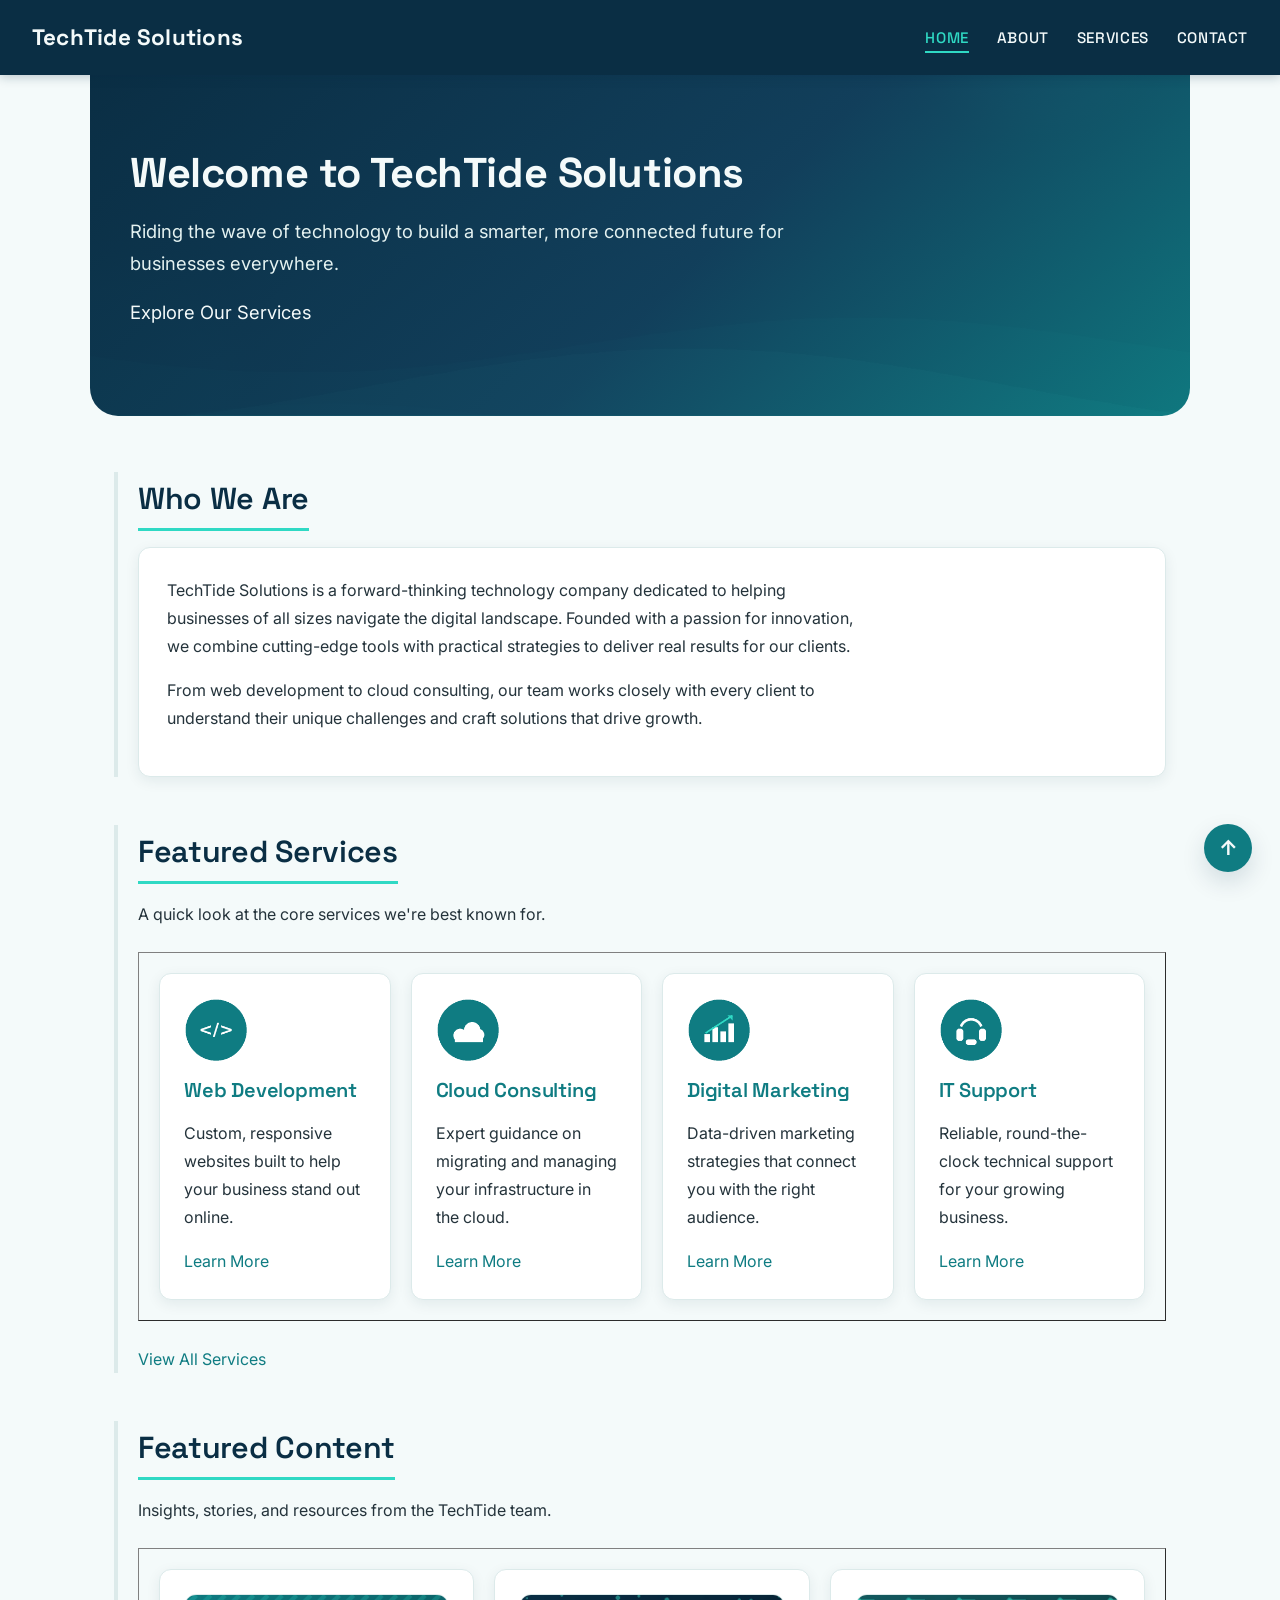
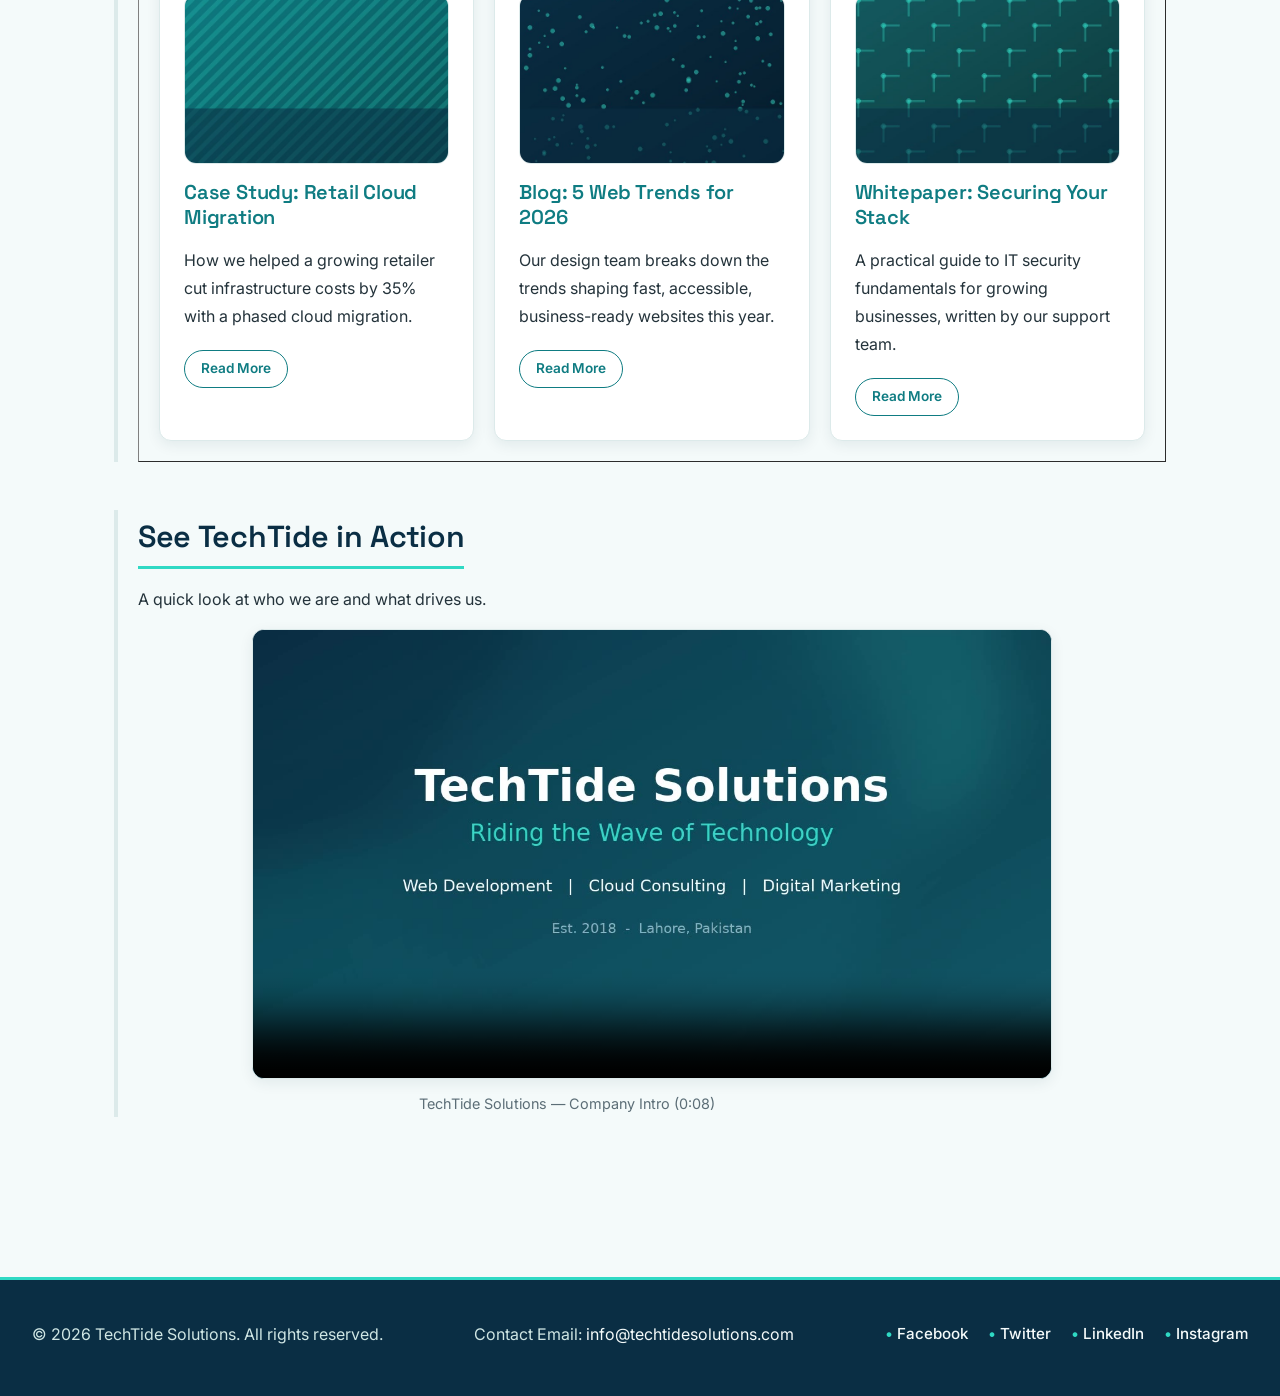
==== index.html @ ee5ed583 "with css" ====
<!DOCTYPE html>
<html lang="en">
<head>
    <meta charset="UTF-8">
    <meta name="viewport" content="width=device-width, initial-scale=1.0">
    <title>TechTide Solutions | Home</title>
    <link rel="stylesheet" href="css/style.css">
</head>
<body id="top">

    <header>
        <p>
            <strong>TechTide Solutions</strong>
        </p>

        <nav>
            <ul>
                <li><a href="index.html" class="active">Home</a></li>
                <li><a href="about.html">About</a></li>
                <li><a href="services.html">Services</a></li>
                <li><a href="contact.html">Contact</a></li>
            </ul>
        </nav>
    </header>

    <main>

        <section>
            <h1>Welcome to TechTide Solutions</h1>
            <p>Riding the wave of technology to build a smarter, more connected future for businesses everywhere.</p>
            <p><a href="services.html">Explore Our Services</a></p>
        </section>

        <section>
            <h2>Who We Are</h2>
            <article>
                <p>
                    TechTide Solutions is a forward-thinking technology company dedicated to helping
                    businesses of all sizes navigate the digital landscape. Founded with a passion for
                    innovation, we combine cutting-edge tools with practical strategies to deliver
                    real results for our clients.
                </p>
                <p>
                    From web development to cloud consulting, our team works closely with every client
                    to understand their unique challenges and craft solutions that drive growth.
                </p>
            </article>
        </section>

        <section>
            <h2>Featured Services</h2>
            <p>A quick look at the core services we're best known for.</p>

            <table border="1" cellpadding="15" cellspacing="15" width="100%">
                <tr>
                    <td width="25%" valign="top">
                        <article>
                            <img src="images/icons/icon-web-development.png" alt="Web Development icon" class="icon-img">
                            <h3>Web Development</h3>
                            <p>Custom, responsive websites built to help your business stand out online.</p>
                            <p><a href="services.html">Learn More</a></p>
                        </article>
                    </td>
                    <td width="25%" valign="top">
                        <article>
                            <img src="images/icons/icon-cloud-consulting.png" alt="Cloud Consulting icon" class="icon-img">
                            <h3>Cloud Consulting</h3>
                            <p>Expert guidance on migrating and managing your infrastructure in the cloud.</p>
                            <p><a href="services.html">Learn More</a></p>
                        </article>
                    </td>
                    <td width="25%" valign="top">
                        <article>
                            <img src="images/icons/icon-digital-marketing.png" alt="Digital Marketing icon" class="icon-img">
                            <h3>Digital Marketing</h3>
                            <p>Data-driven marketing strategies that connect you with the right audience.</p>
                            <p><a href="services.html">Learn More</a></p>
                        </article>
                    </td>
                    <td width="25%" valign="top">
                        <article>
                            <img src="images/icons/icon-it-support.png" alt="IT Support icon" class="icon-img">
                            <h3>IT Support</h3>
                            <p>Reliable, round-the-clock technical support for your growing business.</p>
                            <p><a href="services.html">Learn More</a></p>
                        </article>
                    </td>
                </tr>
            </table>

            <p><a href="services.html">View All Services</a></p>
        </section>

        <section>
            <h2>Featured Content</h2>
            <p>Insights, stories, and resources from the TechTide team.</p>

            <table border="1" cellpadding="15" cellspacing="15" width="100%">
                <tr>
                    <td width="33%" valign="top">
                        <article>
                            <img src="images/gallery/featured-case-study.jpg" alt="Case study thumbnail" class="card-img">
                            <h3>Case Study: Retail Cloud Migration</h3>
                            <p>How we helped a growing retailer cut infrastructure costs by 35% with a phased cloud migration.</p>
                            <p><a href="services.html" class="read-more-link">Read More</a></p>
                        </article>
                    </td>
                    <td width="33%" valign="top">
                        <article>
                            <img src="images/gallery/featured-blog.jpg" alt="Blog article thumbnail" class="card-img">
                            <h3>Blog: 5 Web Trends for 2026</h3>
                            <p>Our design team breaks down the trends shaping fast, accessible, business-ready websites this year.</p>
                            <p><a href="services.html" class="read-more-link">Read More</a></p>
                        </article>
                    </td>
                    <td width="33%" valign="top">
                        <article>
                            <img src="images/gallery/featured-whitepaper.jpg" alt="Whitepaper thumbnail" class="card-img">
                            <h3>Whitepaper: Securing Your Stack</h3>
                            <p>A practical guide to IT security fundamentals for growing businesses, written by our support team.</p>
                            <p><a href="services.html" class="read-more-link">Read More</a></p>
                        </article>
                    </td>
                </tr>
            </table>
        </section>

        <section>
            <h2>See TechTide in Action</h2>
            <p>A quick look at who we are and what drives us.</p>
            <div class="video-wrapper">
                <video class="intro-video" controls poster="images/company-intro-poster.jpg">
                    <source src="videos/company-intro.mp4" type="video/mp4">
                    Your browser does not support the video tag. You can
                    <a href="videos/company-intro.mp4">download the video</a> instead.
                </video>
                <p class="video-caption">TechTide Solutions &mdash; Company Intro (0:08)</p>
            </div>
        </section>

    </main>

    <footer>
        <p>&copy; 2026 TechTide Solutions. All rights reserved.</p>
        <p>Contact Email: <a href="mailto:info@techtidesolutions.com">info@techtidesolutions.com</a></p>
        <nav>
            <ul>
                <li><a href="https://www.facebook.com/techtidesolutions">Facebook</a></li>
                <li><a href="https://www.twitter.com/techtidesolutions">Twitter</a></li>
                <li><a href="https://www.linkedin.com/company/techtidesolutions">LinkedIn</a></li>
                <li><a href="https://www.instagram.com/techtidesolutions">Instagram</a></li>
            </ul>
        </nav>
    </footer>

    <a href="#top" class="back-to-top" aria-label="Back to top of page">&uarr;</a>

</body>
</html>
---- css/style.css ----
/* ==========================================================================
   TechTide Solutions — style.css
   TechTide Summer Internship 2026
   Day 1 Assignment (CSS Fundamentals) + Day 2 Assignment (Box Model & Layout)
   External stylesheet linked by index.html, about.html, services.html,
   and contact.html. No inline or internal CSS is used anywhere.

   Day 2 additions are marked "[DAY 2]" in section comments below and cover:
   Box Model (margin/padding/borders), the main content container, card
   layouts (services, team, featured content), button states, active nav
   highlighting, footer layout, and a CSS-only "Back to Top" button.
   ========================================================================== */


/* ==========================================================================
   1. GOOGLE FONTS
   Space Grotesk -> headings / display type (technical, modern character)
   Inter          -> body copy (clean and highly readable)
   ========================================================================== */

@import url('https://fonts.googleapis.com/css2?family=Space+Grotesk:wght@500;600;700&family=Inter:wght@400;500;600&display=swap');


/* ==========================================================================
   2. COLOR PALETTE & GLOBAL VARIABLES
   "Tide" theme: deep ocean navy, teal, and a bright seafoam accent.
   ========================================================================== */

:root {
    --color-navy: #0A2E44;         /* primary dark - header, footer, headings */
    --color-teal: #0F7C82;         /* secondary - links, borders, icons */
    --color-seafoam: #2FD9C4;      /* bright accent - hover states, buttons */
    --color-bg: #F4FAFA;           /* page background - light foam white */
    --color-surface: #FFFFFF;      /* card / surface background */
    --color-text: #24333B;         /* main body text */
    --color-text-muted: #5C6E77;   /* secondary / muted text */
    --color-border: #DCEAEA;       /* soft borders / dividers */

    --font-display: 'Space Grotesk', 'Segoe UI', Arial, sans-serif;
    --font-body: 'Inter', 'Segoe UI', Arial, sans-serif;

    --radius-sm: 6px;
    --radius-md: 12px;
    --radius-lg: 28px;

    --shadow-card: 0 4px 14px rgba(10, 46, 68, 0.08);
    --shadow-card-hover: 0 10px 24px rgba(10, 46, 68, 0.14);
}


/* ==========================================================================
   3. UNIVERSAL RESET
   Removes inconsistent default browser spacing before styling anything.
   ========================================================================== */

* {
    margin: 0;
    padding: 0;
    box-sizing: border-box;
}


/* ==========================================================================
   4. BASE / PAGE STYLES
   [DAY 2] <main> is the site's main content CONTAINER: a fixed max-width,
   centered horizontally with auto margins, with padding controlling the
   inner spacing (box model: content + padding + border + margin).
   ========================================================================== */

html {
    scroll-behavior: smooth;
}

body {
    font-family: var(--font-body);
    background-color: var(--color-bg);
    color: var(--color-text);
    line-height: 1.7;
    -webkit-font-smoothing: antialiased;
}

main {
    display: block;
    max-width: 1100px;      /* container max-width */
    margin: 0 auto;         /* centers the container on the page */
    padding: 40px 24px 64px;
}


/* ==========================================================================
   5. TYPOGRAPHY
   ========================================================================== */

h1, h2, h3, h4, h5, h6 {
    font-family: var(--font-display);
    color: var(--color-navy);
    font-weight: 600;
    line-height: 1.25;
    margin-bottom: 16px;
    letter-spacing: -0.01em;
}

h1 {
    font-size: 2.6rem;
    font-weight: 700;
}

h2 {
    font-size: 1.9rem;
    margin-top: 8px;
    padding-bottom: 10px;
    border-bottom: 3px solid var(--color-seafoam);
    display: inline-block;
}

h3 {
    font-size: 1.25rem;
    color: var(--color-teal);
}

h4 {
    font-size: 1.05rem;
}

h5 {
    font-size: 0.95rem;
    text-transform: uppercase;
    letter-spacing: 0.06em;
}

h6 {
    font-size: 0.85rem;
    color: var(--color-text-muted);
    text-transform: uppercase;
    letter-spacing: 0.08em;
}

p {
    font-size: 1rem;
    line-height: 1.75;
    color: var(--color-text);
    margin-bottom: 16px;
    max-width: 70ch;
}

section {
    margin-bottom: 48px;             /* space between sections (box model) */
    padding-left: 20px;              /* box model: inner spacing */
    border-left: 4px solid var(--color-border); /* [DAY 2] borders on sections */
}

address {
    font-style: normal;
    line-height: 1.7;
    color: var(--color-text);
}

/* Links */
a {
    color: var(--color-teal);
    text-decoration: none;
    border-bottom: 1px solid transparent;
    transition: color 0.2s ease, border-color 0.2s ease;
}

a:hover {
    color: var(--color-navy);
    border-bottom-color: var(--color-seafoam);
}

a:focus-visible {
    outline: 2px solid var(--color-seafoam);
    outline-offset: 2px;
}


/* ==========================================================================
   6. HEADER & NAVIGATION
   Sticky navigation bar with horizontal menu and hover effects.
   (Bonus challenge: sticky navigation bar)
   ========================================================================== */

header {
    background-color: var(--color-navy);
    color: var(--color-bg);
    padding: 18px 32px;
    display: flex;
    flex-wrap: wrap;
    align-items: center;
    justify-content: space-between;
    gap: 12px;
    position: sticky;
    top: 0;
    z-index: 100;
    box-shadow: 0 2px 10px rgba(10, 46, 68, 0.25);
}

header p {
    margin-bottom: 0;
}

header strong {
    font-family: var(--font-display);
    font-size: 1.4rem;
    color: var(--color-bg);
    letter-spacing: 0.01em;
}

nav ul {
    list-style: none;
    display: flex;
    flex-wrap: wrap;
    gap: 28px;
}

nav a {
    color: var(--color-bg);
    font-family: var(--font-display);
    font-weight: 500;
    font-size: 0.95rem;
    text-transform: uppercase;
    letter-spacing: 0.04em;
    border-bottom: 2px solid transparent;
    padding-bottom: 4px;
}

nav a:hover {
    color: var(--color-seafoam);
    border-bottom-color: var(--color-seafoam);
}

/* [DAY 2] Highlight the current page in the navigation menu */
nav a.active {
    color: var(--color-seafoam);
    border-bottom-color: var(--color-seafoam);
}


/* ==========================================================================
   7. HERO SECTION
   Professional hero section with a soft curved "tide" edge.
   (Bonus challenge: professional hero section)
   ========================================================================== */

main > section:first-of-type {
    background:
        linear-gradient(135deg, rgba(10,46,68,0.92) 0%, rgba(18,63,92,0.88) 55%, rgba(15,124,130,0.85) 100%),
        url('../images/hero-bg.jpg');
    background-size: cover;
    background-position: center;
    color: var(--color-bg);
    padding: 72px 40px;
    margin: -40px -24px 56px;
    border-radius: 0 0 var(--radius-lg) var(--radius-lg);
    border-left: none;               /* cancel the general section border */
    text-align: left;
}

main > section:first-of-type h1 {
    color: var(--color-bg);
}

main > section:first-of-type p {
    color: #E4F2F1;
    font-size: 1.15rem;
    max-width: 60ch;
}

main > section:first-of-type a {
    color: var(--color-bg);
}

main > section:first-of-type a:hover {
    color: var(--color-seafoam);
}


/* ==========================================================================
   8. CARDS
   [DAY 2] Card layouts for Featured Services, Team Members, and Featured
   Content. Every card below applies the full box model: border,
   border-radius, padding, margin, and box-shadow.

   Two card mechanisms are used:
     a) main > section > article  -> single-column content cards
        (Who We Are, Mission, Vision, each Service on the Services page)
     b) table td                  -> grid cards (Featured Services,
        Team Members, Featured Content, Contact Information) built with
        plain HTML tables; styled here into a clean card grid.
   ========================================================================== */

main > section > article {
    background-color: var(--color-surface);
    border: 1px solid var(--color-border);   /* border */
    border-radius: var(--radius-md);          /* border-radius */
    padding: 28px;                            /* padding */
    margin: 0 0 20px;                         /* margin */
    box-shadow: var(--shadow-card);           /* box-shadow */
    transition: box-shadow 0.25s ease, transform 0.25s ease;
}

main > section > article:hover {
    box-shadow: var(--shadow-card-hover);
    transform: translateY(-3px);
}

main > section > article:last-child {
    margin-bottom: 0;
}

table {
    width: 100%;
    border-collapse: separate;
    border-spacing: 20px;      /* margin-like spacing between grid cards */
    margin: 24px 0;
}

table td {
    background-color: var(--color-surface);
    border: 1px solid var(--color-border) !important;  /* border */
    border-radius: var(--radius-md);                    /* border-radius */
    padding: 24px !important;                           /* padding */
    margin: 4px;                                         /* margin */
    box-shadow: var(--shadow-card);                     /* box-shadow */
    transition: box-shadow 0.25s ease, transform 0.25s ease;
    vertical-align: top;
}

table td:hover {
    box-shadow: var(--shadow-card-hover);
    transform: translateY(-4px);
}

table td h3 {
    margin-top: 4px;
}

table td article p:last-child {
    margin-bottom: 0;
}

/* Featured Content cards (Home page) - "Read More" link styled as a
   small pill button so each card has a clear call to action. */
.read-more-link {
    display: inline-block;
    margin-top: 4px;
    padding: 6px 16px;
    border: 1px solid var(--color-teal);
    border-radius: var(--radius-lg);
    font-size: 0.85rem;
    font-weight: 600;
}

.read-more-link:hover {
    background-color: var(--color-teal);
    color: var(--color-bg);
    border-bottom-color: var(--color-teal);
}


/* ==========================================================================
   9. IMAGES
   Consistent sizing and no overflow of parent containers, with a few
   variants for the different kinds of images used across the site.
   ========================================================================== */

img {
    max-width: 100%;
    height: auto;
    display: block;
    border-radius: var(--radius-md);
    margin: 0 auto 16px;
    border: 1px solid var(--color-border);
    object-fit: cover;
}

/* Circular team-member avatars (About page) */
img.avatar {
    width: 150px;
    height: 150px;
    border-radius: 50%;
    border: 3px solid var(--color-seafoam);
    object-fit: cover;
}

/* Small service icons (Home + Services cards) */
img.icon-img {
    width: 64px;
    height: 64px;
    border: none;
    border-radius: 0;
    box-shadow: none;
    margin: 0 0 16px;
}

/* Rectangular content thumbnails (Featured Content, About gallery) */
img.card-img {
    width: 100%;
    height: 170px;
    object-fit: cover;
    border-radius: var(--radius-md);
    border: 1px solid var(--color-border);
    margin-bottom: 16px;
}

/* Wide banner image (Contact page office illustration) */
img.banner-img {
    width: 100%;
    height: 220px;
    object-fit: cover;
    border-radius: var(--radius-md);
    margin-bottom: 16px;
}


/* ==========================================================================
   10. VIDEO
   Styling for the embedded "Company Intro" video on the Home page.
   ========================================================================== */

.video-wrapper {
    max-width: 800px;
    margin: 0 auto;
}

video.intro-video {
    width: 100%;
    display: block;
    border-radius: var(--radius-md);
    border: 1px solid var(--color-border);
    box-shadow: var(--shadow-card);
    background-color: var(--color-navy);
}

.video-caption {
    text-align: center;
    color: var(--color-text-muted);
    font-size: 0.9rem;
    margin-top: 12px;
    margin-bottom: 0;
}


/* ==========================================================================
   11. BUTTONS & FORM ELEMENTS
   ========================================================================== */

button,
input[type="submit"] {
    font-family: var(--font-display);
    font-size: 0.95rem;
    font-weight: 600;
    color: var(--color-bg);
    background-color: var(--color-teal);
    border: none;
    padding: 12px 32px;
    border-radius: var(--radius-lg);
    cursor: pointer;
    transition: background-color 0.2s ease, transform 0.15s ease;
}

button:hover,
input[type="submit"]:hover {
    background-color: var(--color-navy);
    transform: translateY(-2px);
}

fieldset {
    border: 1px solid var(--color-border);
    border-radius: var(--radius-md);
    padding: 28px;
    background-color: var(--color-surface);
    box-shadow: var(--shadow-card);
}

legend {
    font-family: var(--font-display);
    color: var(--color-navy);
    font-weight: 600;
    padding: 0 8px;
}

label {
    display: inline-block;
    font-weight: 500;
    color: var(--color-navy);
    margin-bottom: 6px;
}

input[type="text"],
input[type="email"],
input[type="tel"],
textarea {
    width: 100%;
    max-width: 420px;
    font-family: var(--font-body);
    font-size: 0.95rem;
    color: var(--color-text);
    background-color: var(--color-bg);
    border: 1px solid var(--color-border);
    border-radius: var(--radius-sm);
    padding: 10px 14px;
    margin-bottom: 18px;
    transition: border-color 0.2s ease, box-shadow 0.2s ease;
}

input[type="text"]:focus,
input[type="email"]:focus,
input[type="tel"]:focus,
textarea:focus {
    outline: none;
    border-color: var(--color-teal);
    box-shadow: 0 0 0 3px rgba(15, 124, 130, 0.15);
}

iframe {
    max-width: 100%;
    border-radius: var(--radius-md);
    border: 1px solid var(--color-border);
    box-shadow: var(--shadow-card);
}


/* ==========================================================================
   12. LISTS (services page)
   ========================================================================== */

article ul {
    margin: 0 0 16px 22px;
}

article li {
    margin-bottom: 6px;
    color: var(--color-text);
}


/* ==========================================================================
   13. FOOTER
   [DAY 2] Clean footer layout: copyright + contact info on one side,
   social links on the other, arranged with flexbox and clear spacing.
   ========================================================================== */

footer {
    background-color: var(--color-navy);
    color: var(--color-bg);
    padding: 40px 32px;
    margin-top: 48px;
    display: flex;
    flex-wrap: wrap;
    justify-content: space-between;
    align-items: flex-start;
    gap: 24px;
    border-top: 3px solid var(--color-seafoam);
}

footer p {
    color: #CFE6E4;
    max-width: none;
    margin-bottom: 8px;
}

footer p:last-of-type {
    margin-bottom: 0;
}

footer a {
    color: var(--color-bg);
}

footer a:hover {
    color: var(--color-seafoam);
}

footer nav ul {
    gap: 20px;
    margin-top: 0;
}

footer nav a {
    text-transform: none;
    font-family: var(--font-body);
    font-weight: 500;
    letter-spacing: 0;
}

footer nav a::before {
    content: "\2022  ";
    color: var(--color-seafoam);
}


/* ==========================================================================
   14. BACK TO TOP BUTTON
   (Bonus challenge: "Back to Top" button using HTML and CSS only —
   a plain anchor link to #top, fixed in place with pure CSS.)
   ========================================================================== */

.back-to-top {
    position: fixed;
    bottom: 28px;
    right: 28px;
    width: 48px;
    height: 48px;
    display: flex;
    align-items: center;
    justify-content: center;
    background-color: var(--color-teal);
    color: var(--color-bg);
    font-size: 1.3rem;
    font-weight: 700;
    border: none;
    border-radius: 50%;
    box-shadow: var(--shadow-card-hover);
    text-decoration: none;
    z-index: 90;
    transition: background-color 0.2s ease, transform 0.2s ease;
}

.back-to-top:hover {
    background-color: var(--color-navy);
    color: var(--color-seafoam);
    border-bottom: none;
    transform: translateY(-4px);
}


/* ==========================================================================
   15. RESPONSIVE ADJUSTMENTS
   ========================================================================== */

@media (max-width: 720px) {
    header {
        flex-direction: column;
        align-items: flex-start;
    }

    nav ul {
        gap: 16px;
    }

    table,
    table tbody,
    table tr,
    table td {
        display: block;
        width: 100%;
    }

    table {
        border-spacing: 0;
    }

    table td {
        margin-bottom: 20px;
    }

    main > section:first-of-type {
        padding: 40px 24px;
        margin: -24px -16px 40px;
    }

    h1 {
        font-size: 2rem;
    }

    section {
        padding-left: 14px;
    }

    footer {
        flex-direction: column;
        align-items: flex-start;
    }

    .back-to-top {
        width: 42px;
        height: 42px;
        bottom: 18px;
        right: 18px;
    }
}
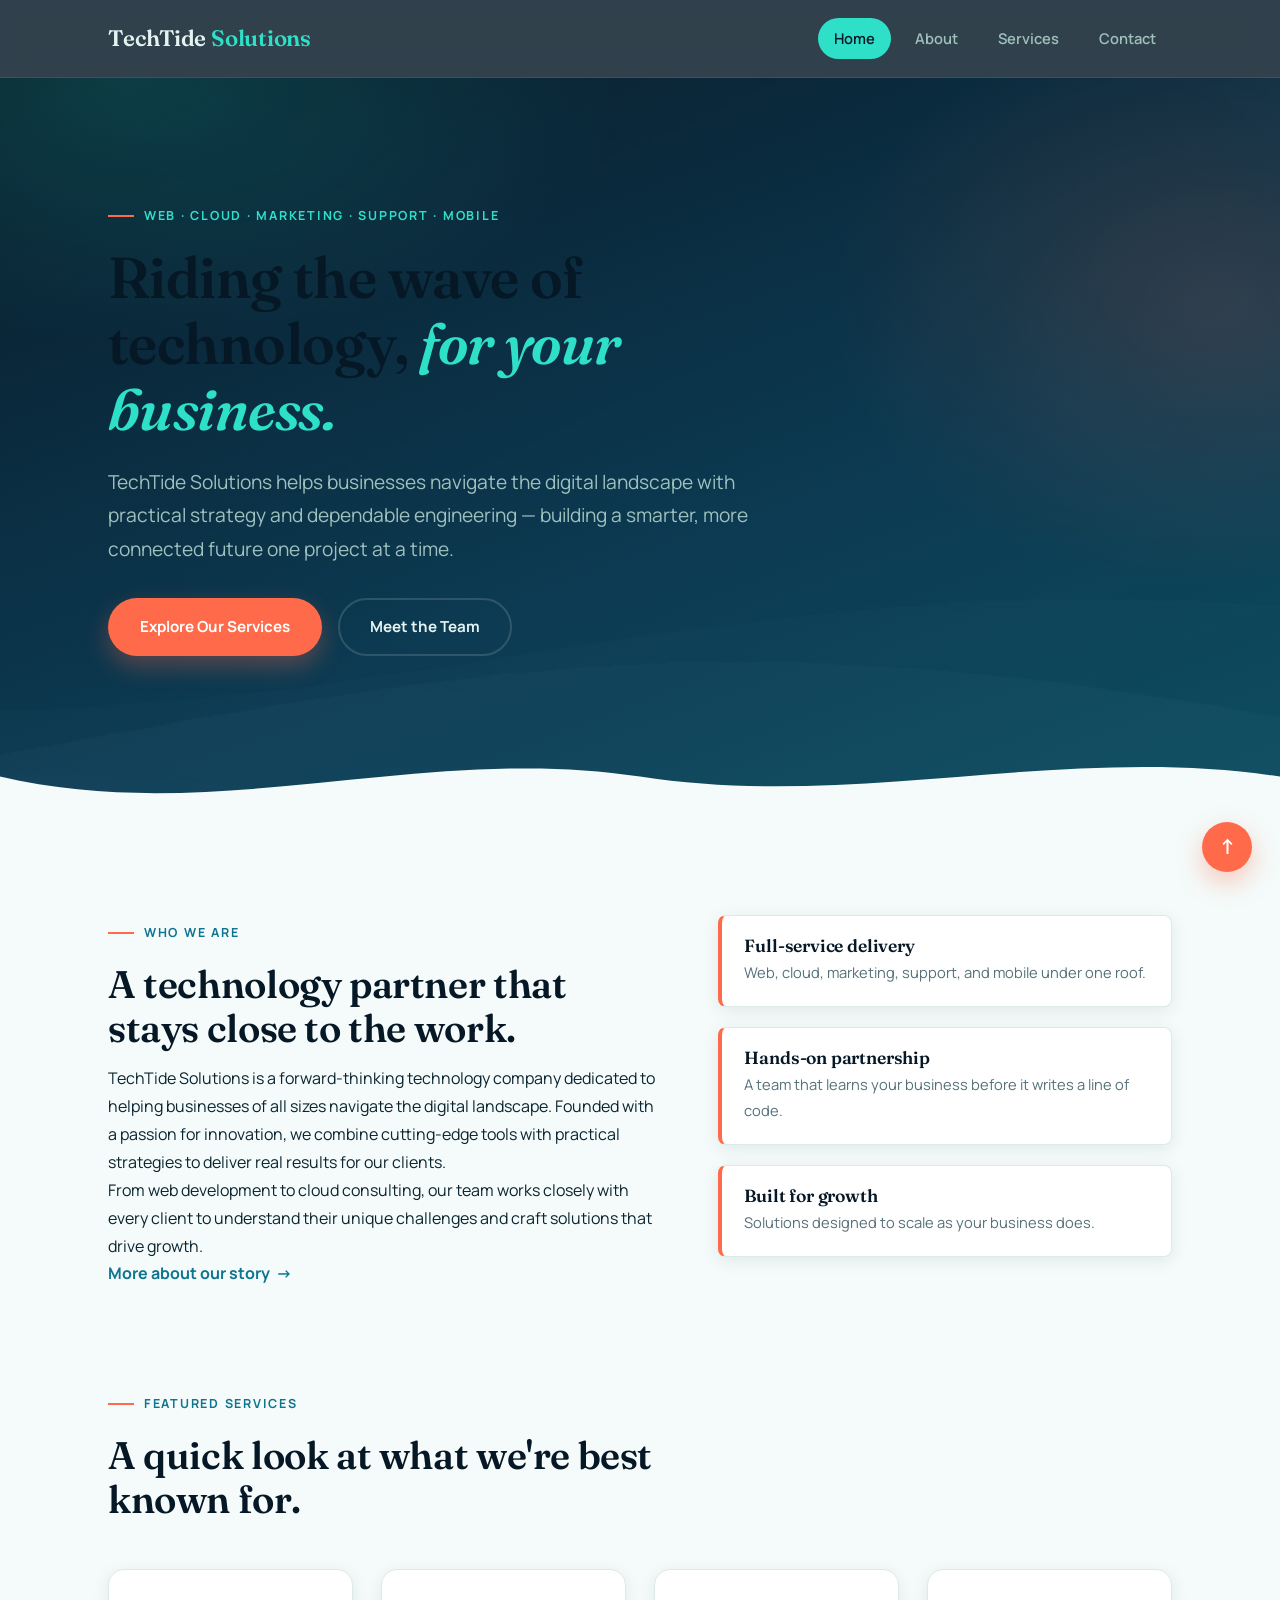
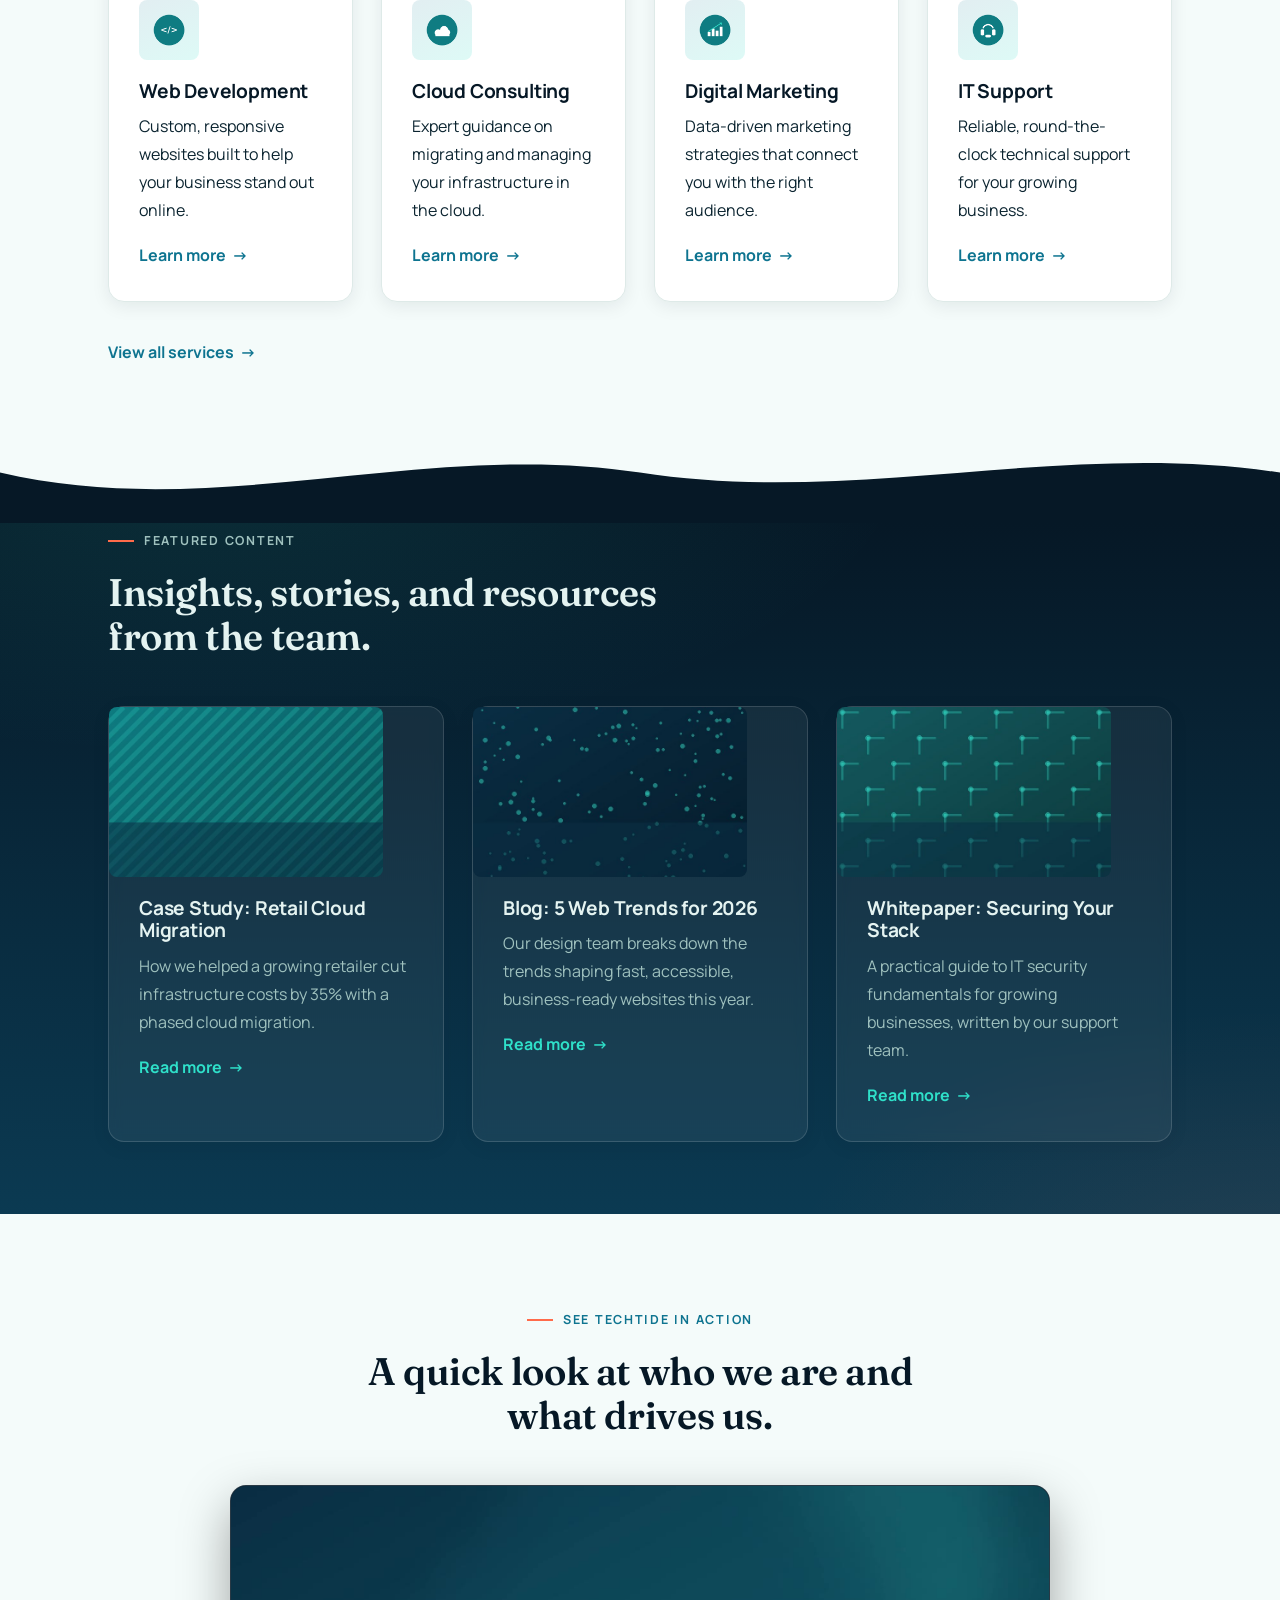
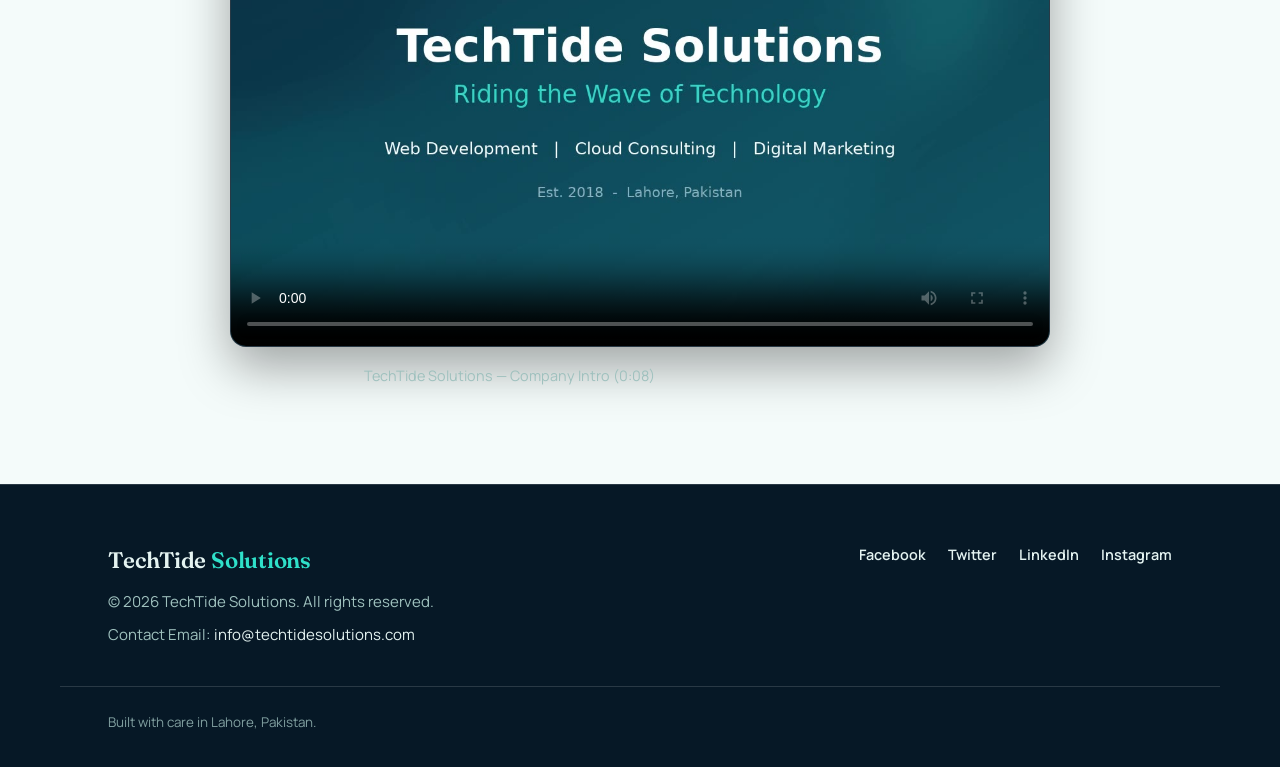
==== commit c831651c: "day2-updated all files" ====
--- a/index.html
+++ b/index.html
@@ -8,149 +8,198 @@
 </head>
 <body id="top">
 
-    <header>
-        <p>
-            <strong>TechTide Solutions</strong>
-        </p>
-
-        <nav>
-            <ul>
-                <li><a href="index.html" class="active">Home</a></li>
-                <li><a href="about.html">About</a></li>
-                <li><a href="services.html">Services</a></li>
-                <li><a href="contact.html">Contact</a></li>
-            </ul>
-        </nav>
+    <header class="site-header">
+        <div class="header-inner">
+            <a href="index.html" class="brand">TechTide <span>Solutions</span></a>
+
+            <input type="checkbox" id="nav-toggle" class="nav-toggle">
+            <label for="nav-toggle" class="nav-toggle-label" aria-label="Toggle menu"><span></span></label>
+
+            <nav>
+                <ul>
+                    <li><a href="index.html" class="active">Home</a></li>
+                    <li><a href="about.html">About</a></li>
+                    <li><a href="services.html">Services</a></li>
+                    <li><a href="contact.html">Contact</a></li>
+                </ul>
+            </nav>
+        </div>
     </header>
 
     <main>
 
-        <section>
-            <h1>Welcome to TechTide Solutions</h1>
-            <p>Riding the wave of technology to build a smarter, more connected future for businesses everywhere.</p>
-            <p><a href="services.html">Explore Our Services</a></p>
-        </section>
-
-        <section>
-            <h2>Who We Are</h2>
-            <article>
-                <p>
-                    TechTide Solutions is a forward-thinking technology company dedicated to helping
-                    businesses of all sizes navigate the digital landscape. Founded with a passion for
-                    innovation, we combine cutting-edge tools with practical strategies to deliver
-                    real results for our clients.
+        <section class="hero">
+            <div class="hero-inner">
+                <p class="eyebrow">Web &middot; Cloud &middot; Marketing &middot; Support &middot; Mobile</p>
+                <h1>Riding the wave of technology, <em>for your business.</em></h1>
+                <p class="lead">
+                    TechTide Solutions helps businesses navigate the digital landscape with
+                    practical strategy and dependable engineering &mdash; building a smarter,
+                    more connected future one project at a time.
                 </p>
-                <p>
-                    From web development to cloud consulting, our team works closely with every client
-                    to understand their unique challenges and craft solutions that drive growth.
-                </p>
-            </article>
-        </section>
-
-        <section>
-            <h2>Featured Services</h2>
-            <p>A quick look at the core services we're best known for.</p>
-
-            <table border="1" cellpadding="15" cellspacing="15" width="100%">
-                <tr>
-                    <td width="25%" valign="top">
-                        <article>
-                            <img src="images/icons/icon-web-development.png" alt="Web Development icon" class="icon-img">
-                            <h3>Web Development</h3>
-                            <p>Custom, responsive websites built to help your business stand out online.</p>
-                            <p><a href="services.html">Learn More</a></p>
-                        </article>
-                    </td>
-                    <td width="25%" valign="top">
-                        <article>
-                            <img src="images/icons/icon-cloud-consulting.png" alt="Cloud Consulting icon" class="icon-img">
-                            <h3>Cloud Consulting</h3>
-                            <p>Expert guidance on migrating and managing your infrastructure in the cloud.</p>
-                            <p><a href="services.html">Learn More</a></p>
-                        </article>
-                    </td>
-                    <td width="25%" valign="top">
-                        <article>
-                            <img src="images/icons/icon-digital-marketing.png" alt="Digital Marketing icon" class="icon-img">
-                            <h3>Digital Marketing</h3>
-                            <p>Data-driven marketing strategies that connect you with the right audience.</p>
-                            <p><a href="services.html">Learn More</a></p>
-                        </article>
-                    </td>
-                    <td width="25%" valign="top">
-                        <article>
-                            <img src="images/icons/icon-it-support.png" alt="IT Support icon" class="icon-img">
-                            <h3>IT Support</h3>
-                            <p>Reliable, round-the-clock technical support for your growing business.</p>
-                            <p><a href="services.html">Learn More</a></p>
-                        </article>
-                    </td>
-                </tr>
-            </table>
-
-            <p><a href="services.html">View All Services</a></p>
-        </section>
-
-        <section>
-            <h2>Featured Content</h2>
-            <p>Insights, stories, and resources from the TechTide team.</p>
-
-            <table border="1" cellpadding="15" cellspacing="15" width="100%">
-                <tr>
-                    <td width="33%" valign="top">
-                        <article>
-                            <img src="images/gallery/featured-case-study.jpg" alt="Case study thumbnail" class="card-img">
-                            <h3>Case Study: Retail Cloud Migration</h3>
-                            <p>How we helped a growing retailer cut infrastructure costs by 35% with a phased cloud migration.</p>
-                            <p><a href="services.html" class="read-more-link">Read More</a></p>
-                        </article>
-                    </td>
-                    <td width="33%" valign="top">
-                        <article>
-                            <img src="images/gallery/featured-blog.jpg" alt="Blog article thumbnail" class="card-img">
-                            <h3>Blog: 5 Web Trends for 2026</h3>
-                            <p>Our design team breaks down the trends shaping fast, accessible, business-ready websites this year.</p>
-                            <p><a href="services.html" class="read-more-link">Read More</a></p>
-                        </article>
-                    </td>
-                    <td width="33%" valign="top">
-                        <article>
-                            <img src="images/gallery/featured-whitepaper.jpg" alt="Whitepaper thumbnail" class="card-img">
-                            <h3>Whitepaper: Securing Your Stack</h3>
-                            <p>A practical guide to IT security fundamentals for growing businesses, written by our support team.</p>
-                            <p><a href="services.html" class="read-more-link">Read More</a></p>
-                        </article>
-                    </td>
-                </tr>
-            </table>
-        </section>
-
-        <section>
-            <h2>See TechTide in Action</h2>
-            <p>A quick look at who we are and what drives us.</p>
-            <div class="video-wrapper">
-                <video class="intro-video" controls poster="images/company-intro-poster.jpg">
-                    <source src="videos/company-intro.mp4" type="video/mp4">
-                    Your browser does not support the video tag. You can
-                    <a href="videos/company-intro.mp4">download the video</a> instead.
-                </video>
-                <p class="video-caption">TechTide Solutions &mdash; Company Intro (0:08)</p>
+                <div class="actions">
+                    <a href="services.html" class="btn btn-primary">Explore Our Services</a>
+                    <a href="about.html" class="btn btn-ghost">Meet the Team</a>
+                </div>
+            </div>
+            <svg class="wave wave--to-light" viewBox="0 0 1440 100" preserveAspectRatio="none" xmlns="http://www.w3.org/2000/svg" aria-hidden="true">
+                <path d="M0,40 C240,100 480,0 720,40 C960,80 1200,0 1440,40 L1440,100 L0,100 Z"></path>
+            </svg>
+        </section>
+
+        <section class="band band-light">
+            <div class="wrap">
+                <div class="split">
+                    <div>
+                        <p class="eyebrow">Who we are</p>
+                        <h2>A technology partner that stays close to the work.</h2>
+                        <p>
+                            TechTide Solutions is a forward-thinking technology company dedicated to
+                            helping businesses of all sizes navigate the digital landscape. Founded
+                            with a passion for innovation, we combine cutting-edge tools with
+                            practical strategies to deliver real results for our clients.
+                        </p>
+                        <p>
+                            From web development to cloud consulting, our team works closely with
+                            every client to understand their unique challenges and craft solutions
+                            that drive growth.
+                        </p>
+                        <a href="about.html" class="text-link">More about our story</a>
+                    </div>
+                    <div class="stat-list">
+                        <div class="stat">
+                            <h4>Full-service delivery</h4>
+                            <p>Web, cloud, marketing, support, and mobile under one roof.</p>
+                        </div>
+                        <div class="stat">
+                            <h4>Hands-on partnership</h4>
+                            <p>A team that learns your business before it writes a line of code.</p>
+                        </div>
+                        <div class="stat">
+                            <h4>Built for growth</h4>
+                            <p>Solutions designed to scale as your business does.</p>
+                        </div>
+                    </div>
+                </div>
+            </div>
+        </section>
+
+        <section class="band band-light band-tight" style="padding-top:0;">
+            <div class="wrap">
+                <div class="band-header">
+                    <p class="eyebrow">Featured services</p>
+                    <h2>A quick look at what we're best known for.</h2>
+                </div>
+
+                <div class="grid grid-4">
+                    <article class="card service-card">
+                        <div class="icon-badge">
+                            <img src="images/icons/icon-web-development.png" alt="Web Development icon">
+                        </div>
+                        <h3>Web Development</h3>
+                        <p>Custom, responsive websites built to help your business stand out online.</p>
+                        <a href="services.html" class="text-link">Learn more</a>
+                    </article>
+                    <article class="card service-card">
+                        <div class="icon-badge">
+                            <img src="images/icons/icon-cloud-consulting.png" alt="Cloud Consulting icon">
+                        </div>
+                        <h3>Cloud Consulting</h3>
+                        <p>Expert guidance on migrating and managing your infrastructure in the cloud.</p>
+                        <a href="services.html" class="text-link">Learn more</a>
+                    </article>
+                    <article class="card service-card">
+                        <div class="icon-badge">
+                            <img src="images/icons/icon-digital-marketing.png" alt="Digital Marketing icon">
+                        </div>
+                        <h3>Digital Marketing</h3>
+                        <p>Data-driven marketing strategies that connect you with the right audience.</p>
+                        <a href="services.html" class="text-link">Learn more</a>
+                    </article>
+                    <article class="card service-card">
+                        <div class="icon-badge">
+                            <img src="images/icons/icon-it-support.png" alt="IT Support icon">
+                        </div>
+                        <h3>IT Support</h3>
+                        <p>Reliable, round-the-clock technical support for your growing business.</p>
+                        <a href="services.html" class="text-link">Learn more</a>
+                    </article>
+                </div>
+
+                <p style="margin-top:36px;"><a href="services.html" class="text-link">View all services</a></p>
+            </div>
+        </section>
+
+        <svg class="wave wave--to-dark" viewBox="0 0 1440 100" preserveAspectRatio="none" xmlns="http://www.w3.org/2000/svg" aria-hidden="true">
+            <path d="M0,40 C240,100 480,0 720,40 C960,80 1200,0 1440,40 L1440,100 L0,100 Z"></path>
+        </svg>
+
+        <section class="band band-dark band-tight" style="padding-top:0;">
+            <div class="wrap">
+                <div class="band-header">
+                    <p class="eyebrow">Featured content</p>
+                    <h2>Insights, stories, and resources from the team.</h2>
+                </div>
+
+                <div class="grid grid-3">
+                    <article class="card content-card">
+                        <img src="images/gallery/featured-case-study.jpg" alt="Case study thumbnail" class="card-img">
+                        <h3>Case Study: Retail Cloud Migration</h3>
+                        <p>How we helped a growing retailer cut infrastructure costs by 35% with a phased cloud migration.</p>
+                        <a href="services.html" class="text-link">Read more</a>
+                    </article>
+                    <article class="card content-card">
+                        <img src="images/gallery/featured-blog.jpg" alt="Blog article thumbnail" class="card-img">
+                        <h3>Blog: 5 Web Trends for 2026</h3>
+                        <p>Our design team breaks down the trends shaping fast, accessible, business-ready websites this year.</p>
+                        <a href="services.html" class="text-link">Read more</a>
+                    </article>
+                    <article class="card content-card">
+                        <img src="images/gallery/featured-whitepaper.jpg" alt="Whitepaper thumbnail" class="card-img">
+                        <h3>Whitepaper: Securing Your Stack</h3>
+                        <p>A practical guide to IT security fundamentals for growing businesses, written by our support team.</p>
+                        <a href="services.html" class="text-link">Read more</a>
+                    </article>
+                </div>
+            </div>
+        </section>
+
+        <section class="band band-light">
+            <div class="wrap">
+                <div class="band-header center">
+                    <p class="eyebrow">See TechTide in action</p>
+                    <h2>A quick look at who we are and what drives us.</h2>
+                </div>
+                <div class="video-wrapper">
+                    <video class="intro-video" controls poster="images/company-intro-poster.jpg">
+                        <source src="videos/company-intro.mp4" type="video/mp4">
+                        Your browser does not support the video tag. You can
+                        <a href="videos/company-intro.mp4">download the video</a> instead.
+                    </video>
+                    <p class="video-caption">TechTide Solutions &mdash; Company Intro (0:08)</p>
+                </div>
             </div>
         </section>
 
     </main>
 
     <footer>
-        <p>&copy; 2026 TechTide Solutions. All rights reserved.</p>
-        <p>Contact Email: <a href="mailto:info@techtidesolutions.com">info@techtidesolutions.com</a></p>
-        <nav>
-            <ul>
-                <li><a href="https://www.facebook.com/techtidesolutions">Facebook</a></li>
-                <li><a href="https://www.twitter.com/techtidesolutions">Twitter</a></li>
-                <li><a href="https://www.linkedin.com/company/techtidesolutions">LinkedIn</a></li>
-                <li><a href="https://www.instagram.com/techtidesolutions">Instagram</a></li>
-            </ul>
-        </nav>
+        <div class="footer-inner">
+            <div>
+                <a href="index.html" class="brand">TechTide <span>Solutions</span></a>
+                <p>&copy; 2026 TechTide Solutions. All rights reserved.</p>
+                <p>Contact Email: <a href="mailto:info@techtidesolutions.com">info@techtidesolutions.com</a></p>
+            </div>
+            <nav>
+                <ul>
+                    <li><a href="https://www.facebook.com/techtidesolutions">Facebook</a></li>
+                    <li><a href="https://www.twitter.com/techtidesolutions">Twitter</a></li>
+                    <li><a href="https://www.linkedin.com/company/techtidesolutions">LinkedIn</a></li>
+                    <li><a href="https://www.instagram.com/techtidesolutions">Instagram</a></li>
+                </ul>
+            </nav>
+        </div>
+        <p class="footer-bottom">Built with care in Lahore, Pakistan.</p>
     </footer>
 
     <a href="#top" class="back-to-top" aria-label="Back to top of page">&uarr;</a>
--- a/css/style.css
+++ b/css/style.css
@@ -1,57 +1,55 @@
-/* ==========================================================================
-   TechTide Solutions — style.css
-   TechTide Summer Internship 2026
-   Day 1 Assignment (CSS Fundamentals) + Day 2 Assignment (Box Model & Layout)
-   External stylesheet linked by index.html, about.html, services.html,
-   and contact.html. No inline or internal CSS is used anywhere.
-
-   Day 2 additions are marked "[DAY 2]" in section comments below and cover:
-   Box Model (margin/padding/borders), the main content container, card
-   layouts (services, team, featured content), button states, active nav
-   highlighting, footer layout, and a CSS-only "Back to Top" button.
-   ========================================================================== */
-
-
-/* ==========================================================================
-   1. GOOGLE FONTS
-   Space Grotesk -> headings / display type (technical, modern character)
-   Inter          -> body copy (clean and highly readable)
-   ========================================================================== */
-
-@import url('https://fonts.googleapis.com/css2?family=Space+Grotesk:wght@500;600;700&family=Inter:wght@400;500;600&display=swap');
-
-
-/* ==========================================================================
-   2. COLOR PALETTE & GLOBAL VARIABLES
-   "Tide" theme: deep ocean navy, teal, and a bright seafoam accent.
-   ========================================================================== */
+
+
+@import url('https://fonts.googleapis.com/css2?family=Fraunces:ital,opsz,wght@0,9..144,500;0,9..144,600;0,9..144,700;1,9..144,500&family=Manrope:wght@400;500;600;700;800&display=swap');
+
 
 :root {
-    --color-navy: #0A2E44;         /* primary dark - header, footer, headings */
-    --color-teal: #0F7C82;         /* secondary - links, borders, icons */
-    --color-seafoam: #2FD9C4;      /* bright accent - hover states, buttons */
-    --color-bg: #F4FAFA;           /* page background - light foam white */
-    --color-surface: #FFFFFF;      /* card / surface background */
-    --color-text: #24333B;         /* main body text */
-    --color-text-muted: #5C6E77;   /* secondary / muted text */
-    --color-border: #DCEAEA;       /* soft borders / dividers */
-
-    --font-display: 'Space Grotesk', 'Segoe UI', Arial, sans-serif;
-    --font-body: 'Inter', 'Segoe UI', Arial, sans-serif;
-
-    --radius-sm: 6px;
-    --radius-md: 12px;
+    /* -- Color: deep ocean ink, a working teal, a bright aqua signature,
+       and a warm coral current that keeps the cool palette from going flat. */
+    --ink: #061826;             /* deepest water — header, footer, dark bands */
+    --deep: #0B3A52;            /* secondary dark surface, gradients */
+    --teal: #0E7490;            /* brand teal — links, icons, borders */
+    --aqua: #2FE0C9;            /* bright signature accent — glow, underlines */
+    --coral: #FF6B4A;           /* warm contrast accent — primary CTAs */
+    --coral-dark: #E5502F;
+
+    --foam: #F4FBFA;            /* light band background */
+    --surface: #FFFFFF;         /* card surface on light bands */
+    --surface-dark: rgba(255, 255, 255, 0.06); /* card surface on dark bands */
+
+    --text: #0B2430;            /* body text on light */
+    --text-light: #E4F3F1;      /* body text on dark */
+    --muted: #56717A;           /* muted text on light */
+    --muted-light: #9FC1BE;     /* muted text on dark */
+    --border: #DEEAE8;
+    --border-dark: rgba(255, 255, 255, 0.14);
+
+    --font-display: 'Fraunces', Georgia, 'Times New Roman', serif;
+    --font-body: 'Manrope', 'Segoe UI', Arial, sans-serif;
+
+    --radius-sm: 8px;
+    --radius-md: 16px;
     --radius-lg: 28px;
-
-    --shadow-card: 0 4px 14px rgba(10, 46, 68, 0.08);
-    --shadow-card-hover: 0 10px 24px rgba(10, 46, 68, 0.14);
-}
-
-
-/* ==========================================================================
-   3. UNIVERSAL RESET
-   Removes inconsistent default browser spacing before styling anything.
-   ========================================================================== */
+    --radius-pill: 999px;
+
+    --shadow-card: 0 4px 18px rgba(6, 24, 38, 0.08);
+    --shadow-card-hover: 0 18px 36px rgba(6, 24, 38, 0.16);
+    --shadow-glow: 0 0 0 1px rgba(47, 224, 201, 0.35), 0 18px 40px rgba(47, 224, 201, 0.18);
+
+    --container: 1160px;
+    --edge: clamp(20px, 5vw, 48px);
+}
+
+@media (prefers-reduced-motion: reduce) {
+    * {
+        animation-duration: 0.01ms !important;
+        animation-iteration-count: 1 !important;
+        transition-duration: 0.01ms !important;
+        scroll-behavior: auto !important;
+    }
+}
+
+
 
 * {
     margin: 0;
@@ -59,12 +57,14 @@
     box-sizing: border-box;
 }
 
-
-/* ==========================================================================
-   4. BASE / PAGE STYLES
-   [DAY 2] <main> is the site's main content CONTAINER: a fixed max-width,
-   centered horizontally with auto margins, with padding controlling the
-   inner spacing (box model: content + padding + border + margin).
+img {
+    max-width: 100%;
+    display: block;
+}
+
+
+/* ==========================================================================
+   4. BASE
    ========================================================================== */
 
 html {
@@ -73,17 +73,23 @@
 
 body {
     font-family: var(--font-body);
-    background-color: var(--color-bg);
-    color: var(--color-text);
+    background-color: var(--foam);
+    color: var(--text);
     line-height: 1.7;
     -webkit-font-smoothing: antialiased;
+    overflow-x: hidden;
+}
+
+.wrap {
+    max-width: var(--container);
+    margin: 0 auto;
+    padding-left: var(--edge);
+    padding-right: var(--edge);
 }
 
 main {
     display: block;
-    max-width: 1100px;      /* container max-width */
-    margin: 0 auto;         /* centers the container on the page */
-    padding: 40px 24px 64px;
+    overflow: hidden;
 }
 
 
@@ -91,335 +97,650 @@
    5. TYPOGRAPHY
    ========================================================================== */
 
-h1, h2, h3, h4, h5, h6 {
+h1, h2, h3, h4 {
     font-family: var(--font-display);
-    color: var(--color-navy);
+    color: var(--ink);
     font-weight: 600;
-    line-height: 1.25;
-    margin-bottom: 16px;
+    line-height: 1.15;
     letter-spacing: -0.01em;
 }
 
 h1 {
-    font-size: 2.6rem;
+    font-size: clamp(2.4rem, 4.5vw, 3.8rem);
+    font-weight: 600;
+}
+
+h2 {
+    font-size: clamp(1.8rem, 3vw, 2.5rem);
+    margin-bottom: 14px;
+}
+
+h3 {
+    font-size: 1.2rem;
     font-weight: 700;
-}
-
-h2 {
-    font-size: 1.9rem;
-    margin-top: 8px;
-    padding-bottom: 10px;
-    border-bottom: 3px solid var(--color-seafoam);
-    display: inline-block;
-}
-
-h3 {
-    font-size: 1.25rem;
-    color: var(--color-teal);
-}
-
-h4 {
-    font-size: 1.05rem;
-}
-
-h5 {
-    font-size: 0.95rem;
-    text-transform: uppercase;
-    letter-spacing: 0.06em;
-}
-
-h6 {
-    font-size: 0.85rem;
-    color: var(--color-text-muted);
-    text-transform: uppercase;
-    letter-spacing: 0.08em;
+    font-family: var(--font-body);
+    color: var(--ink);
+    letter-spacing: -0.01em;
 }
 
 p {
     font-size: 1rem;
     line-height: 1.75;
-    color: var(--color-text);
-    margin-bottom: 16px;
-    max-width: 70ch;
-}
-
-section {
-    margin-bottom: 48px;             /* space between sections (box model) */
-    padding-left: 20px;              /* box model: inner spacing */
-    border-left: 4px solid var(--color-border); /* [DAY 2] borders on sections */
+    color: var(--text);
+    max-width: 62ch;
+}
+
+.band-dark p,
+.band-dark address {
+    color: var(--muted-light);
+}
+
+.eyebrow {
+    display: inline-flex;
+    align-items: center;
+    gap: 10px;
+    font-family: var(--font-body);
+    font-weight: 700;
+    font-size: 0.78rem;
+    letter-spacing: 0.14em;
+    text-transform: uppercase;
+    color: var(--aqua);
+    margin-bottom: 18px;
+}
+
+.eyebrow::before {
+    content: "";
+    width: 26px;
+    height: 2px;
+    background: var(--coral);
+    display: inline-block;
+}
+
+.band-light .eyebrow {
+    color: var(--teal);
+}
+
+.lead {
+    font-size: clamp(1.05rem, 1.6vw, 1.2rem);
+    max-width: 56ch;
+}
+
+em {
+    font-style: italic;
+    color: var(--aqua);
+}
+
+.band-light em {
+    color: var(--coral-dark);
 }
 
 address {
     font-style: normal;
-    line-height: 1.7;
-    color: var(--color-text);
+    line-height: 1.8;
+    color: var(--text);
 }
 
 /* Links */
 a {
-    color: var(--color-teal);
+    color: var(--teal);
     text-decoration: none;
-    border-bottom: 1px solid transparent;
-    transition: color 0.2s ease, border-color 0.2s ease;
+    transition: color 0.2s ease;
 }
 
 a:hover {
-    color: var(--color-navy);
-    border-bottom-color: var(--color-seafoam);
-}
-
-a:focus-visible {
-    outline: 2px solid var(--color-seafoam);
-    outline-offset: 2px;
-}
-
-
-/* ==========================================================================
-   6. HEADER & NAVIGATION
-   Sticky navigation bar with horizontal menu and hover effects.
-   (Bonus challenge: sticky navigation bar)
-   ========================================================================== */
-
-header {
-    background-color: var(--color-navy);
-    color: var(--color-bg);
-    padding: 18px 32px;
+    color: var(--coral-dark);
+}
+
+a:focus-visible,
+button:focus-visible,
+input:focus-visible,
+textarea:focus-visible {
+    outline: 2px solid var(--aqua);
+    outline-offset: 3px;
+    border-radius: 4px;
+}
+
+.text-link {
+    display: inline-flex;
+    align-items: center;
+    gap: 6px;
+    font-weight: 700;
+    color: var(--teal);
+    border-bottom: 2px solid transparent;
+}
+
+.text-link::after {
+    content: "\2192";
+    transition: transform 0.2s ease;
+}
+
+.text-link:hover {
+    color: var(--coral-dark);
+}
+
+.text-link:hover::after {
+    transform: translateX(4px);
+}
+
+.band-dark .text-link {
+    color: var(--aqua);
+}
+
+.band-dark .text-link:hover {
+    color: var(--coral);
+}
+
+
+/* ==========================================================================
+   6. SECTION BANDS
+   Sections alternate between a light "foam" band and a dark "open water"
+   band. Each pairs with a wave divider so the transition always reads as
+   a shoreline rather than a hard cut.
+   ========================================================================== */
+
+.band {
+    position: relative;
+    padding: 88px 0 96px;
+}
+
+.band-light {
+    background: var(--foam);
+    color: var(--text);
+}
+
+.band-dark {
+    background:
+        radial-gradient(1200px 500px at 15% -10%, rgba(47, 224, 201, 0.12), transparent 60%),
+        radial-gradient(900px 500px at 100% 110%, rgba(255, 107, 74, 0.10), transparent 55%),
+        linear-gradient(180deg, var(--ink), var(--deep));
+    color: var(--text-light);
+}
+
+.band-dark h1,
+.band-dark h2,
+.band-dark h3 {
+    color: var(--text-light);
+}
+
+.band-tight {
+    padding: 64px 0 72px;
+}
+
+.band-header {
+    max-width: 640px;
+    margin-bottom: 48px;
+}
+
+.band-header.center {
+    margin-left: auto;
+    margin-right: auto;
+    text-align: center;
+}
+
+
+/* ==========================================================================
+   7. WAVE DIVIDERS
+   The recurring "shoreline" motif between bands.
+   ========================================================================== */
+
+.wave {
+    display: block;
+    width: 100%;
+    height: clamp(36px, 7vw, 84px);
+    margin-top: -1px;
+}
+
+.wave--to-dark { fill: var(--ink); }
+.wave--to-light { fill: var(--foam); }
+
+
+/* ==========================================================================
+   8. BUTTONS
+   ========================================================================== */
+
+.btn {
+    display: inline-flex;
+    align-items: center;
+    gap: 10px;
+    font-family: var(--font-body);
+    font-size: 0.95rem;
+    font-weight: 700;
+    padding: 14px 30px;
+    border-radius: var(--radius-pill);
+    border: 2px solid transparent;
+    cursor: pointer;
+    transition: transform 0.2s ease, box-shadow 0.2s ease, background-color 0.2s ease, color 0.2s ease, border-color 0.2s ease;
+    text-align: center;
+}
+
+.btn-primary {
+    background: var(--coral);
+    color: #FFFFFF;
+    box-shadow: 0 10px 24px rgba(255, 107, 74, 0.32);
+}
+
+.btn-primary:hover {
+    background: var(--coral-dark);
+    color: #FFFFFF;
+    transform: translateY(-3px);
+    box-shadow: 0 16px 32px rgba(255, 107, 74, 0.4);
+}
+
+.btn-ghost {
+    background: transparent;
+    color: var(--text-light);
+    border-color: var(--border-dark);
+}
+
+.btn-ghost:hover {
+    border-color: var(--aqua);
+    color: var(--aqua);
+    transform: translateY(-3px);
+}
+
+.band-light .btn-ghost {
+    color: var(--ink);
+    border-color: var(--border);
+}
+
+.band-light .btn-ghost:hover {
+    border-color: var(--teal);
+    color: var(--teal);
+}
+
+.actions {
     display: flex;
     flex-wrap: wrap;
+    gap: 16px;
+    margin-top: 32px;
+}
+
+
+/* ==========================================================================
+   9. HEADER & NAVIGATION
+   ========================================================================== */
+
+.site-header {
+    position: sticky;
+    top: 0;
+    z-index: 200;
+    background: rgba(6, 24, 38, 0.82);
+    backdrop-filter: blur(14px);
+    -webkit-backdrop-filter: blur(14px);
+    border-bottom: 1px solid rgba(255, 255, 255, 0.08);
+}
+
+.header-inner {
+    max-width: var(--container);
+    margin: 0 auto;
+    padding: 18px var(--edge);
+    display: flex;
     align-items: center;
     justify-content: space-between;
-    gap: 12px;
-    position: sticky;
-    top: 0;
-    z-index: 100;
-    box-shadow: 0 2px 10px rgba(10, 46, 68, 0.25);
-}
-
-header p {
-    margin-bottom: 0;
-}
-
-header strong {
+    gap: 20px;
+}
+
+.brand {
     font-family: var(--font-display);
     font-size: 1.4rem;
-    color: var(--color-bg);
-    letter-spacing: 0.01em;
-}
-
-nav ul {
+    font-weight: 600;
+    color: var(--text-light) !important;
+    letter-spacing: -0.01em;
+}
+
+.brand span {
+    color: var(--aqua);
+}
+
+.brand:hover {
+    color: var(--text-light);
+}
+
+.site-header nav ul {
     list-style: none;
     display: flex;
     flex-wrap: wrap;
+    gap: 8px;
+}
+
+.site-header nav a {
+    color: var(--muted-light);
+    font-weight: 600;
+    font-size: 0.92rem;
+    padding: 8px 16px;
+    border-radius: var(--radius-pill);
+    display: inline-block;
+    transition: color 0.2s ease, background-color 0.2s ease;
+}
+
+.site-header nav a:hover {
+    color: var(--text-light);
+    background: rgba(255, 255, 255, 0.08);
+}
+
+.site-header nav a.active {
+    color: var(--ink);
+    background: var(--aqua);
+}
+
+.nav-toggle-label {
+    display: none;
+    width: 40px;
+    height: 40px;
+    border-radius: var(--radius-sm);
+    align-items: center;
+    justify-content: center;
+    cursor: pointer;
+    background: rgba(255, 255, 255, 0.06);
+    border: 1px solid var(--border-dark);
+}
+
+.nav-toggle-label span,
+.nav-toggle-label span::before,
+.nav-toggle-label span::after {
+    content: "";
+    display: block;
+    width: 20px;
+    height: 2px;
+    background: var(--text-light);
+    position: relative;
+    transition: transform 0.2s ease, opacity 0.2s ease;
+}
+
+.nav-toggle-label span::before { position: absolute; top: -6px; }
+.nav-toggle-label span::after { position: absolute; top: 6px; }
+
+.nav-toggle { position: absolute; opacity: 0; pointer-events: none; }
+
+
+/* ==========================================================================
+   10. HERO (home page)
+   ========================================================================== */
+
+.hero {
+    position: relative;
+    background:
+        radial-gradient(900px 480px at 10% 0%, rgba(47, 224, 201, 0.18), transparent 55%),
+        radial-gradient(700px 520px at 95% 30%, rgba(255, 107, 74, 0.16), transparent 55%),
+        linear-gradient(160deg, var(--ink) 0%, var(--deep) 60%, #0C4C5F 100%);
+    color: var(--text-light);
+    padding: 96px 0 0;
+    overflow: hidden;
+}
+
+.hero::before {
+    content: "";
+    position: absolute;
+    inset: -20% -10% auto -10%;
+    height: 140%;
+    background: url('../images/hero-bg.jpg') center / cover no-repeat;
+    opacity: 0.16;
+    mix-blend-mode: luminosity;
+    animation: drift 34s ease-in-out infinite alternate;
+}
+
+@keyframes drift {
+    from { transform: translate3d(0, 0, 0) scale(1.05); }
+    to { transform: translate3d(-2%, 2%, 0) scale(1.12); }
+}
+
+.hero-inner {
+    position: relative;
+    z-index: 2;
+    max-width: var(--container);
+    margin: 0 auto;
+    padding: 24px var(--edge) 88px;
+}
+
+.hero h1 {
+    max-width: 16ch;
+    margin-bottom: 22px;
+}
+
+.hero .lead {
+    color: var(--muted-light);
+    margin-bottom: 8px;
+}
+
+.hero .wave {
+    position: relative;
+    z-index: 2;
+}
+
+
+/* Secondary page hero (About / Services / Contact) */
+.page-hero {
+    position: relative;
+    background:
+        radial-gradient(800px 420px at 90% -10%, rgba(47, 224, 201, 0.16), transparent 55%),
+        linear-gradient(160deg, var(--ink) 0%, var(--deep) 100%);
+    color: var(--text-light);
+    padding: 84px 0 72px;
+}
+
+.page-hero .wrap {
+    max-width: 760px;
+}
+
+.page-hero h1 {
+    margin-bottom: 16px;
+}
+
+.page-hero .lead {
+    color: var(--muted-light);
+}
+
+
+/* ==========================================================================
+   11. GRID CARD SYSTEMS
+   Replaces every layout <table> from the original markup.
+   ========================================================================== */
+
+.grid {
+    display: grid;
     gap: 28px;
 }
 
-nav a {
-    color: var(--color-bg);
-    font-family: var(--font-display);
-    font-weight: 500;
-    font-size: 0.95rem;
-    text-transform: uppercase;
-    letter-spacing: 0.04em;
-    border-bottom: 2px solid transparent;
-    padding-bottom: 4px;
-}
-
-nav a:hover {
-    color: var(--color-seafoam);
-    border-bottom-color: var(--color-seafoam);
-}
-
-/* [DAY 2] Highlight the current page in the navigation menu */
-nav a.active {
-    color: var(--color-seafoam);
-    border-bottom-color: var(--color-seafoam);
-}
-
-
-/* ==========================================================================
-   7. HERO SECTION
-   Professional hero section with a soft curved "tide" edge.
-   (Bonus challenge: professional hero section)
-   ========================================================================== */
-
-main > section:first-of-type {
-    background:
-        linear-gradient(135deg, rgba(10,46,68,0.92) 0%, rgba(18,63,92,0.88) 55%, rgba(15,124,130,0.85) 100%),
-        url('../images/hero-bg.jpg');
-    background-size: cover;
-    background-position: center;
-    color: var(--color-bg);
-    padding: 72px 40px;
-    margin: -40px -24px 56px;
-    border-radius: 0 0 var(--radius-lg) var(--radius-lg);
-    border-left: none;               /* cancel the general section border */
-    text-align: left;
-}
-
-main > section:first-of-type h1 {
-    color: var(--color-bg);
-}
-
-main > section:first-of-type p {
-    color: #E4F2F1;
-    font-size: 1.15rem;
-    max-width: 60ch;
-}
-
-main > section:first-of-type a {
-    color: var(--color-bg);
-}
-
-main > section:first-of-type a:hover {
-    color: var(--color-seafoam);
-}
-
-
-/* ==========================================================================
-   8. CARDS
-   [DAY 2] Card layouts for Featured Services, Team Members, and Featured
-   Content. Every card below applies the full box model: border,
-   border-radius, padding, margin, and box-shadow.
-
-   Two card mechanisms are used:
-     a) main > section > article  -> single-column content cards
-        (Who We Are, Mission, Vision, each Service on the Services page)
-     b) table td                  -> grid cards (Featured Services,
-        Team Members, Featured Content, Contact Information) built with
-        plain HTML tables; styled here into a clean card grid.
-   ========================================================================== */
-
-main > section > article {
-    background-color: var(--color-surface);
-    border: 1px solid var(--color-border);   /* border */
-    border-radius: var(--radius-md);          /* border-radius */
-    padding: 28px;                            /* padding */
-    margin: 0 0 20px;                         /* margin */
-    box-shadow: var(--shadow-card);           /* box-shadow */
-    transition: box-shadow 0.25s ease, transform 0.25s ease;
-}
-
-main > section > article:hover {
+.grid-2 { grid-template-columns: repeat(2, 1fr); }
+.grid-3 { grid-template-columns: repeat(3, 1fr); }
+.grid-4 { grid-template-columns: repeat(4, 1fr); }
+
+.grid-auto {
+    grid-template-columns: repeat(auto-fit, minmax(230px, 1fr));
+}
+
+.card {
+    background: var(--surface);
+    border: 1px solid var(--border);
+    border-radius: var(--radius-md);
+    padding: 30px;
+    box-shadow: var(--shadow-card);
+    transition: transform 0.25s ease, box-shadow 0.25s ease, border-color 0.25s ease;
+    height: 100%;
+}
+
+.card:hover {
+    transform: translateY(-6px);
     box-shadow: var(--shadow-card-hover);
-    transform: translateY(-3px);
-}
-
-main > section > article:last-child {
-    margin-bottom: 0;
-}
-
-table {
-    width: 100%;
-    border-collapse: separate;
-    border-spacing: 20px;      /* margin-like spacing between grid cards */
-    margin: 24px 0;
-}
-
-table td {
-    background-color: var(--color-surface);
-    border: 1px solid var(--color-border) !important;  /* border */
-    border-radius: var(--radius-md);                    /* border-radius */
-    padding: 24px !important;                           /* padding */
-    margin: 4px;                                         /* margin */
-    box-shadow: var(--shadow-card);                     /* box-shadow */
-    transition: box-shadow 0.25s ease, transform 0.25s ease;
-    vertical-align: top;
-}
-
-table td:hover {
-    box-shadow: var(--shadow-card-hover);
-    transform: translateY(-4px);
-}
-
-table td h3 {
-    margin-top: 4px;
-}
-
-table td article p:last-child {
-    margin-bottom: 0;
-}
-
-/* Featured Content cards (Home page) - "Read More" link styled as a
-   small pill button so each card has a clear call to action. */
-.read-more-link {
-    display: inline-block;
-    margin-top: 4px;
-    padding: 6px 16px;
-    border: 1px solid var(--color-teal);
-    border-radius: var(--radius-lg);
-    font-size: 0.85rem;
-    font-weight: 600;
-}
-
-.read-more-link:hover {
-    background-color: var(--color-teal);
-    color: var(--color-bg);
-    border-bottom-color: var(--color-teal);
-}
-
-
-/* ==========================================================================
-   9. IMAGES
-   Consistent sizing and no overflow of parent containers, with a few
-   variants for the different kinds of images used across the site.
-   ========================================================================== */
-
-img {
-    max-width: 100%;
-    height: auto;
-    display: block;
-    border-radius: var(--radius-md);
-    margin: 0 auto 16px;
-    border: 1px solid var(--color-border);
-    object-fit: cover;
-}
-
-/* Circular team-member avatars (About page) */
-img.avatar {
-    width: 150px;
-    height: 150px;
-    border-radius: 50%;
-    border: 3px solid var(--color-seafoam);
-    object-fit: cover;
-}
-
-/* Small service icons (Home + Services cards) */
-img.icon-img {
-    width: 64px;
-    height: 64px;
-    border: none;
-    border-radius: 0;
-    box-shadow: none;
-    margin: 0 0 16px;
-}
-
-/* Rectangular content thumbnails (Featured Content, About gallery) */
-img.card-img {
+    border-color: var(--aqua);
+}
+
+.band-dark .card {
+    background: var(--surface-dark);
+    border-color: var(--border-dark);
+    backdrop-filter: blur(6px);
+}
+
+.band-dark .card:hover {
+    box-shadow: var(--shadow-glow);
+    border-color: var(--aqua);
+}
+
+.card h3 {
+    margin-bottom: 10px;
+}
+
+.card p:last-of-type {
+    margin-bottom: 18px;
+}
+
+.card p {
+    margin-bottom: 12px;
+}
+
+/* Service / featured-content card specifics */
+.service-card .icon-badge {
+    width: 60px;
+    height: 60px;
+    border-radius: var(--radius-sm);
+    background: linear-gradient(155deg, rgba(14, 116, 144, 0.12), rgba(47, 224, 201, 0.16));
+    display: flex;
+    align-items: center;
+    justify-content: center;
+    margin-bottom: 20px;
+}
+
+.band-dark .service-card .icon-badge {
+    background: linear-gradient(155deg, rgba(47, 224, 201, 0.14), rgba(255, 107, 74, 0.12));
+}
+
+.service-card .icon-badge img {
+    width: 32px;
+    height: 32px;
+}
+
+.content-card img.card-img {
     width: 100%;
     height: 170px;
     object-fit: cover;
+    border-radius: var(--radius-sm);
+    margin: -30px -30px 20px;
+    width: calc(100% + 60px);
+}
+
+.team-card {
+    text-align: center;
+}
+
+.team-card img.avatar {
+    width: 128px;
+    height: 128px;
+    border-radius: 50%;
+    border: 3px solid var(--aqua);
+    object-fit: cover;
+    margin: 0 auto 18px;
+    box-shadow: 0 8px 24px rgba(6, 24, 38, 0.18);
+}
+
+.team-card .role {
+    display: inline-block;
+    font-size: 0.78rem;
+    font-weight: 700;
+    text-transform: uppercase;
+    letter-spacing: 0.08em;
+    color: var(--coral-dark);
+    margin-bottom: 12px;
+}
+
+.culture-card img.card-img {
+    width: 100%;
+    height: 170px;
+    object-fit: cover;
+    border-radius: var(--radius-sm);
+    margin: -30px -30px 20px;
+    width: calc(100% + 60px);
+}
+
+
+/* ==========================================================================
+   12. WHO WE ARE / OVERVIEW LAYOUT (two-column, replaces stacked <article>)
+   ========================================================================== */
+
+.split {
+    display: grid;
+    grid-template-columns: 1.1fr 0.9fr;
+    gap: 56px;
+    align-items: start;
+}
+
+.stat-list {
+    display: grid;
+    gap: 20px;
+}
+
+.stat {
+    background: var(--surface);
+    border: 1px solid var(--border);
+    border-left: 4px solid var(--coral);
+    border-radius: var(--radius-sm);
+    padding: 20px 22px;
+    box-shadow: var(--shadow-card);
+}
+
+.band-dark .stat {
+    background: var(--surface-dark);
+    border-color: var(--border-dark);
+    border-left-color: var(--aqua);
+}
+
+.stat h4 {
+    font-family: var(--font-display);
+    font-size: 1.1rem;
+    color: var(--ink);
+    margin-bottom: 4px;
+}
+
+.band-dark .stat h4 {
+    color: var(--text-light);
+}
+
+.stat p {
+    margin: 0;
+    font-size: 0.92rem;
+    color: var(--muted);
+}
+
+.band-dark .stat p {
+    color: var(--muted-light);
+}
+
+/* Mission / Vision pair */
+.pillars {
+    display: grid;
+    grid-template-columns: repeat(2, 1fr);
+    gap: 28px;
+}
+
+.pillar {
+    padding: 32px;
     border-radius: var(--radius-md);
-    border: 1px solid var(--color-border);
-    margin-bottom: 16px;
-}
-
-/* Wide banner image (Contact page office illustration) */
+    background: var(--surface-dark);
+    border: 1px solid var(--border-dark);
+}
+
+.pillar .eyebrow { margin-bottom: 14px; }
+
+
+/* ==========================================================================
+   13. IMAGES
+   ========================================================================== */
+
 img.banner-img {
     width: 100%;
-    height: 220px;
+    height: 260px;
     object-fit: cover;
     border-radius: var(--radius-md);
-    margin-bottom: 16px;
-}
-
-
-/* ==========================================================================
-   10. VIDEO
-   Styling for the embedded "Company Intro" video on the Home page.
+    margin-bottom: 40px;
+    box-shadow: var(--shadow-card);
+}
+
+
+/* ==========================================================================
+   14. VIDEO
    ========================================================================== */
 
 .video-wrapper {
-    max-width: 800px;
+    max-width: 820px;
     margin: 0 auto;
 }
 
@@ -427,64 +748,96 @@
     width: 100%;
     display: block;
     border-radius: var(--radius-md);
-    border: 1px solid var(--color-border);
-    box-shadow: var(--shadow-card);
-    background-color: var(--color-navy);
+    border: 1px solid var(--border-dark);
+    box-shadow: 0 20px 50px rgba(0, 0, 0, 0.35);
+    background-color: var(--ink);
 }
 
 .video-caption {
     text-align: center;
-    color: var(--color-text-muted);
+    color: var(--muted-light);
     font-size: 0.9rem;
-    margin-top: 12px;
-    margin-bottom: 0;
-}
-
-
-/* ==========================================================================
-   11. BUTTONS & FORM ELEMENTS
-   ========================================================================== */
-
-button,
-input[type="submit"] {
-    font-family: var(--font-display);
-    font-size: 0.95rem;
-    font-weight: 600;
-    color: var(--color-bg);
-    background-color: var(--color-teal);
+    margin-top: 16px;
+}
+
+
+/* ==========================================================================
+   15. CONTACT PAGE — INFO CARDS, MAP, FORM
+   ========================================================================== */
+
+.contact-card h3 {
+    display: flex;
+    align-items: center;
+    gap: 10px;
+}
+
+iframe.map-frame {
+    width: 100%;
+    height: 400px;
+    border: 1px solid var(--border);
+    border-radius: var(--radius-md);
+    box-shadow: var(--shadow-card);
+}
+
+.map-link {
+    display: inline-block;
+    margin-top: 16px;
+}
+
+.form-card {
+    background: var(--surface);
+    border: 1px solid var(--border);
+    border-radius: var(--radius-lg);
+    padding: 40px;
+    box-shadow: var(--shadow-card);
+    max-width: 640px;
+    margin: 0 auto;
+}
+
+.band-dark .form-card {
+    background: var(--surface-dark);
+    border-color: var(--border-dark);
+    backdrop-filter: blur(6px);
+}
+
+fieldset {
     border: none;
-    padding: 12px 32px;
-    border-radius: var(--radius-lg);
-    cursor: pointer;
-    transition: background-color 0.2s ease, transform 0.15s ease;
-}
-
-button:hover,
-input[type="submit"]:hover {
-    background-color: var(--color-navy);
-    transform: translateY(-2px);
-}
-
-fieldset {
-    border: 1px solid var(--color-border);
-    border-radius: var(--radius-md);
-    padding: 28px;
-    background-color: var(--color-surface);
-    box-shadow: var(--shadow-card);
+    padding: 0;
 }
 
 legend {
     font-family: var(--font-display);
-    color: var(--color-navy);
+    font-size: 1.3rem;
+    color: var(--ink);
     font-weight: 600;
-    padding: 0 8px;
+    margin-bottom: 24px;
+    padding: 0;
+}
+
+.band-dark legend {
+    color: var(--text-light);
+}
+
+.field {
+    margin-bottom: 20px;
+}
+
+.field-row {
+    display: grid;
+    grid-template-columns: 1fr 1fr;
+    gap: 20px;
 }
 
 label {
-    display: inline-block;
-    font-weight: 500;
-    color: var(--color-navy);
-    margin-bottom: 6px;
+    display: block;
+    font-weight: 700;
+    font-size: 0.86rem;
+    color: var(--ink);
+    margin-bottom: 8px;
+}
+
+.band-dark label {
+    color: var(--text-light);
 }
 
 input[type="text"],
@@ -492,191 +845,314 @@
 input[type="tel"],
 textarea {
     width: 100%;
-    max-width: 420px;
+    font-family: var(--font-body);
+    font-size: 0.96rem;
+    color: var(--text);
+    background-color: var(--foam);
+    border: 1px solid var(--border);
+    border-radius: var(--radius-sm);
+    padding: 13px 16px;
+    transition: border-color 0.2s ease, box-shadow 0.2s ease;
+}
+
+.band-dark input[type="text"],
+.band-dark input[type="email"],
+.band-dark input[type="tel"],
+.band-dark textarea {
+    background-color: rgba(255, 255, 255, 0.05);
+    border-color: var(--border-dark);
+    color: var(--text-light);
+}
+
+input:focus,
+textarea:focus {
+    outline: none;
+    border-color: var(--aqua);
+    box-shadow: 0 0 0 4px rgba(47, 224, 201, 0.18);
+}
+
+textarea {
+    resize: vertical;
+    min-height: 140px;
+}
+
+button[type="submit"] {
     font-family: var(--font-body);
     font-size: 0.95rem;
-    color: var(--color-text);
-    background-color: var(--color-bg);
-    border: 1px solid var(--color-border);
-    border-radius: var(--radius-sm);
-    padding: 10px 14px;
-    margin-bottom: 18px;
-    transition: border-color 0.2s ease, box-shadow 0.2s ease;
-}
-
-input[type="text"]:focus,
-input[type="email"]:focus,
-input[type="tel"]:focus,
-textarea:focus {
-    outline: none;
-    border-color: var(--color-teal);
-    box-shadow: 0 0 0 3px rgba(15, 124, 130, 0.15);
-}
-
-iframe {
-    max-width: 100%;
+    font-weight: 700;
+    color: #FFFFFF;
+    background-color: var(--coral);
+    border: none;
+    padding: 14px 34px;
+    border-radius: var(--radius-pill);
+    cursor: pointer;
+    transition: background-color 0.2s ease, transform 0.2s ease, box-shadow 0.2s ease;
+    box-shadow: 0 10px 24px rgba(255, 107, 74, 0.3);
+}
+
+button[type="submit"]:hover {
+    background-color: var(--coral-dark);
+    transform: translateY(-3px);
+    box-shadow: 0 16px 30px rgba(255, 107, 74, 0.38);
+}
+
+
+/* ==========================================================================
+   16. SERVICES PAGE — service rows
+   ========================================================================== */
+
+.service-row {
+    display: grid;
+    grid-template-columns: 0.85fr 1.15fr;
+    gap: 44px;
+    align-items: center;
+    padding: 44px 0;
+}
+
+.service-row + .service-row {
+    border-top: 1px solid var(--border);
+}
+
+.band-dark .service-row + .service-row {
+    border-top-color: var(--border-dark);
+}
+
+.service-row .icon-badge {
+    width: 84px;
+    height: 84px;
     border-radius: var(--radius-md);
-    border: 1px solid var(--color-border);
-    box-shadow: var(--shadow-card);
-}
-
-
-/* ==========================================================================
-   12. LISTS (services page)
-   ========================================================================== */
-
-article ul {
-    margin: 0 0 16px 22px;
-}
-
-article li {
-    margin-bottom: 6px;
-    color: var(--color-text);
-}
-
-
-/* ==========================================================================
-   13. FOOTER
-   [DAY 2] Clean footer layout: copyright + contact info on one side,
-   social links on the other, arranged with flexbox and clear spacing.
+    background: linear-gradient(155deg, rgba(14, 116, 144, 0.1), rgba(47, 224, 201, 0.16));
+    display: flex;
+    align-items: center;
+    justify-content: center;
+}
+
+.service-row .icon-badge img {
+    width: 44px;
+    height: 44px;
+}
+
+.service-row ul {
+    list-style: none;
+    display: grid;
+    gap: 10px;
+    margin-top: 18px;
+}
+
+.service-row li {
+    position: relative;
+    padding-left: 26px;
+    color: var(--text);
+    font-size: 0.96rem;
+}
+
+.service-row li::before {
+    content: "";
+    position: absolute;
+    left: 0;
+    top: 8px;
+    width: 12px;
+    height: 12px;
+    border-radius: 50%;
+    background: var(--aqua);
+    box-shadow: 0 0 0 4px rgba(47, 224, 201, 0.16);
+}
+
+.service-row:nth-child(even) {
+    direction: rtl;
+}
+
+.service-row:nth-child(even) > * {
+    direction: ltr;
+}
+
+
+/* ==========================================================================
+   17. FOOTER
    ========================================================================== */
 
 footer {
-    background-color: var(--color-navy);
-    color: var(--color-bg);
-    padding: 40px 32px;
-    margin-top: 48px;
+    background: var(--ink);
+    color: var(--muted-light);
+    padding: 56px 0 32px;
+    border-top: 1px solid var(--border-dark);
+}
+
+.footer-inner {
+    max-width: var(--container);
+    margin: 0 auto;
+    padding: 0 var(--edge);
     display: flex;
     flex-wrap: wrap;
     justify-content: space-between;
-    align-items: flex-start;
-    gap: 24px;
-    border-top: 3px solid var(--color-seafoam);
+    gap: 32px;
+    padding-bottom: 32px;
+    border-bottom: 1px solid var(--border-dark);
+    margin-bottom: 24px;
+}
+
+footer .brand {
+    display: inline-block;
+    margin-bottom: 10px;
 }
 
 footer p {
-    color: #CFE6E4;
+    color: var(--muted-light);
     max-width: none;
-    margin-bottom: 8px;
-}
-
-footer p:last-of-type {
-    margin-bottom: 0;
+    margin-bottom: 6px;
+    font-size: 0.94rem;
 }
 
 footer a {
-    color: var(--color-bg);
+    color: var(--text-light);
 }
 
 footer a:hover {
-    color: var(--color-seafoam);
+    color: var(--aqua);
 }
 
 footer nav ul {
-    gap: 20px;
-    margin-top: 0;
+    list-style: none;
+    display: flex;
+    flex-wrap: wrap;
+    gap: 22px;
 }
 
 footer nav a {
-    text-transform: none;
-    font-family: var(--font-body);
-    font-weight: 500;
-    letter-spacing: 0;
-}
-
-footer nav a::before {
-    content: "\2022  ";
-    color: var(--color-seafoam);
-}
-
-
-/* ==========================================================================
-   14. BACK TO TOP BUTTON
-   (Bonus challenge: "Back to Top" button using HTML and CSS only —
-   a plain anchor link to #top, fixed in place with pure CSS.)
+    font-weight: 600;
+    font-size: 0.9rem;
+}
+
+.footer-bottom {
+    max-width: var(--container);
+    margin: 0 auto;
+    padding: 0 var(--edge);
+    font-size: 0.84rem;
+    color: var(--muted-light);
+    opacity: 0.8;
+}
+
+
+/* ==========================================================================
+   18. BACK TO TOP
    ========================================================================== */
 
 .back-to-top {
     position: fixed;
     bottom: 28px;
     right: 28px;
-    width: 48px;
-    height: 48px;
+    width: 50px;
+    height: 50px;
     display: flex;
     align-items: center;
     justify-content: center;
-    background-color: var(--color-teal);
-    color: var(--color-bg);
+    background-color: var(--coral);
+    color: #FFFFFF;
     font-size: 1.3rem;
     font-weight: 700;
     border: none;
     border-radius: 50%;
-    box-shadow: var(--shadow-card-hover);
+    box-shadow: 0 10px 26px rgba(255, 107, 74, 0.36);
     text-decoration: none;
     z-index: 90;
-    transition: background-color 0.2s ease, transform 0.2s ease;
+    transition: background-color 0.2s ease, transform 0.2s ease, box-shadow 0.2s ease;
 }
 
 .back-to-top:hover {
-    background-color: var(--color-navy);
-    color: var(--color-seafoam);
-    border-bottom: none;
-    transform: translateY(-4px);
-}
-
-
-/* ==========================================================================
-   15. RESPONSIVE ADJUSTMENTS
-   ========================================================================== */
-
-@media (max-width: 720px) {
-    header {
+    background-color: var(--coral-dark);
+    color: #FFFFFF;
+    transform: translateY(-5px);
+    box-shadow: 0 16px 32px rgba(255, 107, 74, 0.44);
+}
+
+
+/* ==========================================================================
+   19. RESPONSIVE
+   ========================================================================== */
+
+@media (max-width: 960px) {
+    .split { grid-template-columns: 1fr; }
+    .grid-3 { grid-template-columns: repeat(2, 1fr); }
+    .grid-4 { grid-template-columns: repeat(2, 1fr); }
+    .service-row { grid-template-columns: 1fr; }
+    .service-row:nth-child(even) { direction: ltr; }
+    .service-row .icon-badge { margin-bottom: 8px; }
+}
+
+@media (max-width: 760px) {
+    .nav-toggle-label {
+        display: flex;
+    }
+
+    .site-header nav {
+        position: fixed;
+        inset: 72px 16px auto 16px;
+        background: var(--ink);
+        border: 1px solid var(--border-dark);
+        border-radius: var(--radius-md);
+        padding: 12px;
+        box-shadow: 0 20px 50px rgba(0, 0, 0, 0.4);
+        transform: translateY(-12px);
+        opacity: 0;
+        pointer-events: none;
+        transition: transform 0.2s ease, opacity 0.2s ease;
+    }
+
+    .site-header nav ul {
         flex-direction: column;
-        align-items: flex-start;
+        gap: 4px;
     }
 
-    nav ul {
-        gap: 16px;
+    .site-header nav a {
+        display: block;
     }
 
-    table,
-    table tbody,
-    table tr,
-    table td {
-        display: block;
-        width: 100%;
+    .nav-toggle:checked ~ nav {
+        transform: translateY(0);
+        opacity: 1;
+        pointer-events: auto;
     }
 
-    table {
-        border-spacing: 0;
+    .nav-toggle:checked ~ .nav-toggle-label span {
+        background: transparent;
     }
 
-    table td {
-        margin-bottom: 20px;
+    .nav-toggle:checked ~ .nav-toggle-label span::before {
+        top: 0;
+        transform: rotate(45deg);
     }
 
-    main > section:first-of-type {
-        padding: 40px 24px;
-        margin: -24px -16px 40px;
+    .nav-toggle:checked ~ .nav-toggle-label span::after {
+        top: 0;
+        transform: rotate(-45deg);
     }
 
-    h1 {
-        font-size: 2rem;
+    .band { padding: 64px 0 72px; }
+
+    .grid-2, .grid-3, .grid-4 { grid-template-columns: 1fr; }
+
+    .pillars { grid-template-columns: 1fr; }
+
+    .field-row { grid-template-columns: 1fr; }
+
+    .hero-inner { padding-bottom: 64px; }
+
+    .content-card img.card-img,
+    .culture-card img.card-img {
+        margin: -22px -22px 18px;
+        width: calc(100% + 44px);
     }
 
-    section {
-        padding-left: 14px;
+    .card { padding: 22px; }
+
+    .form-card { padding: 26px; }
+
+    footer .footer-inner {
+        flex-direction: column;
     }
-
-    footer {
-        flex-direction: column;
-        align-items: flex-start;
-    }
-
-    .back-to-top {
-        width: 42px;
-        height: 42px;
-        bottom: 18px;
-        right: 18px;
-    }
-}
+}
+
+@media (max-width: 480px) {
+    .actions { flex-direction: column; align-items: stretch; }
+    .btn { justify-content: center; }
+}
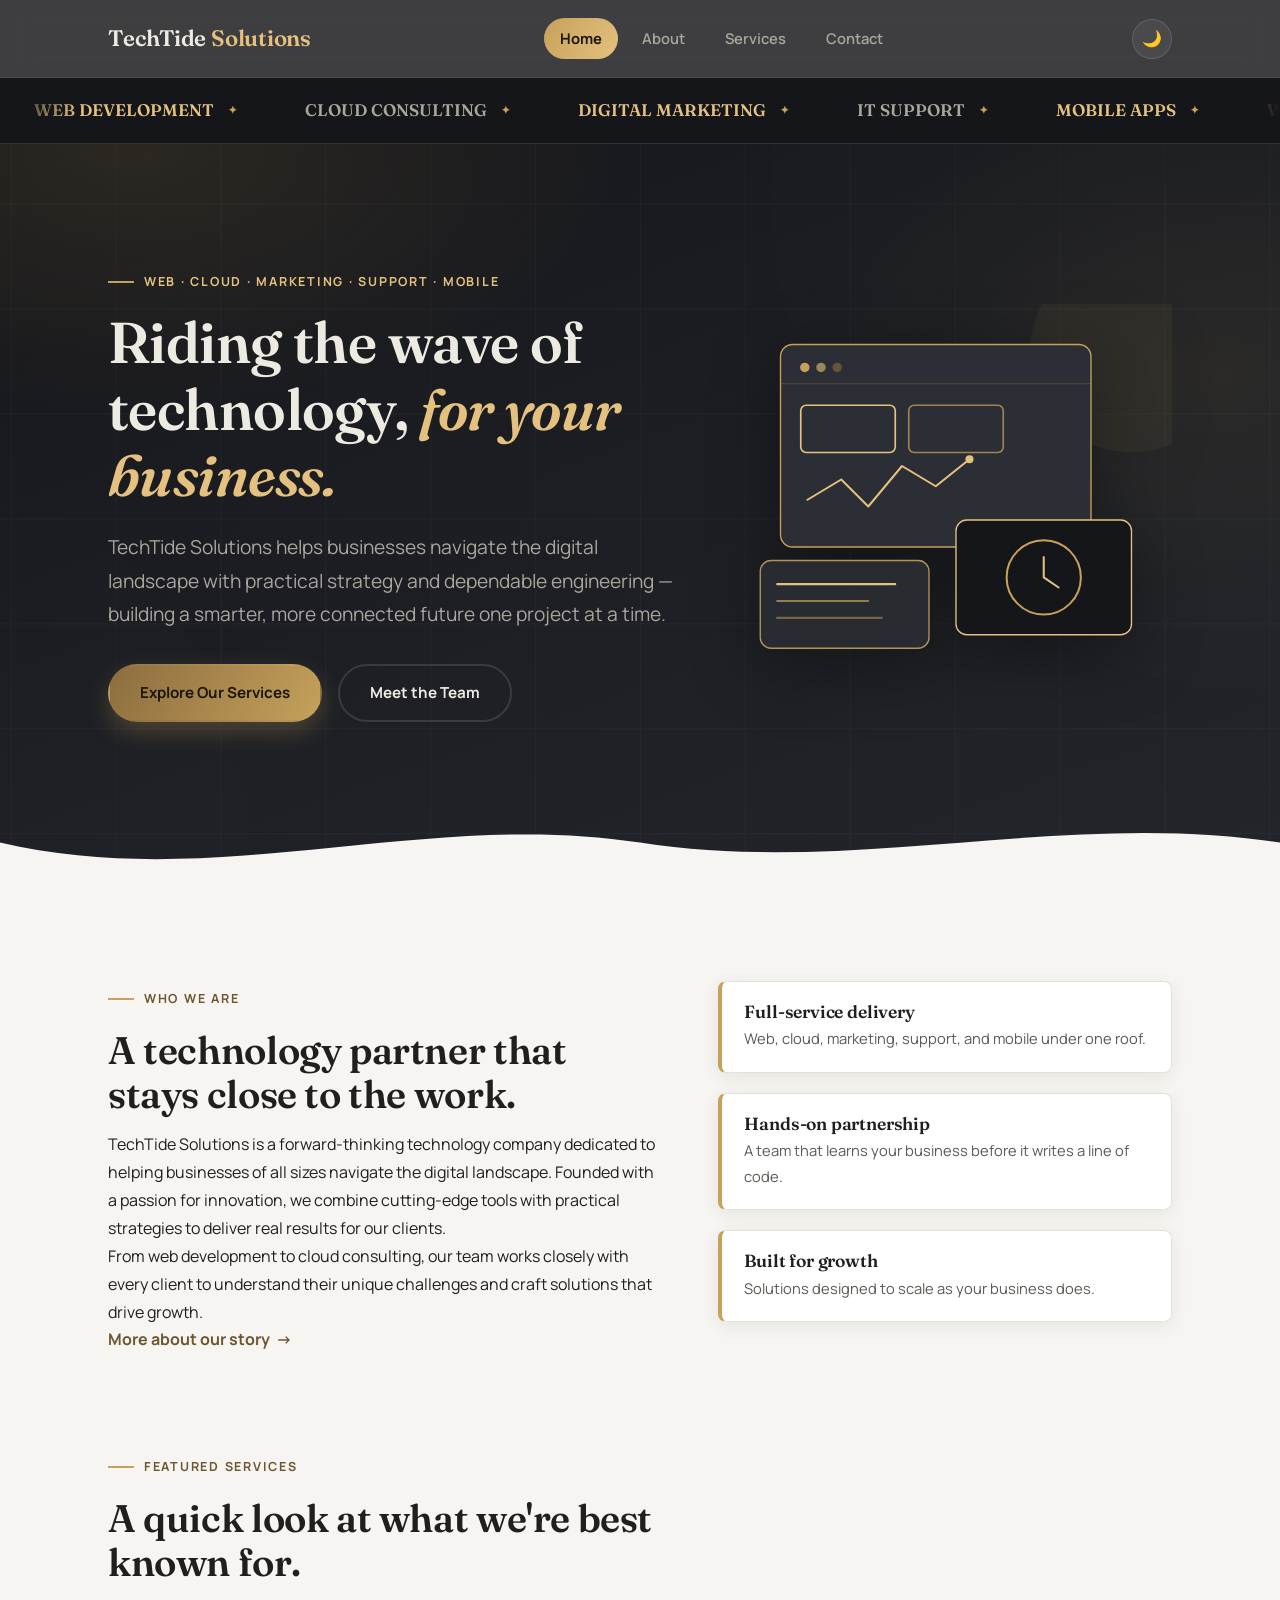
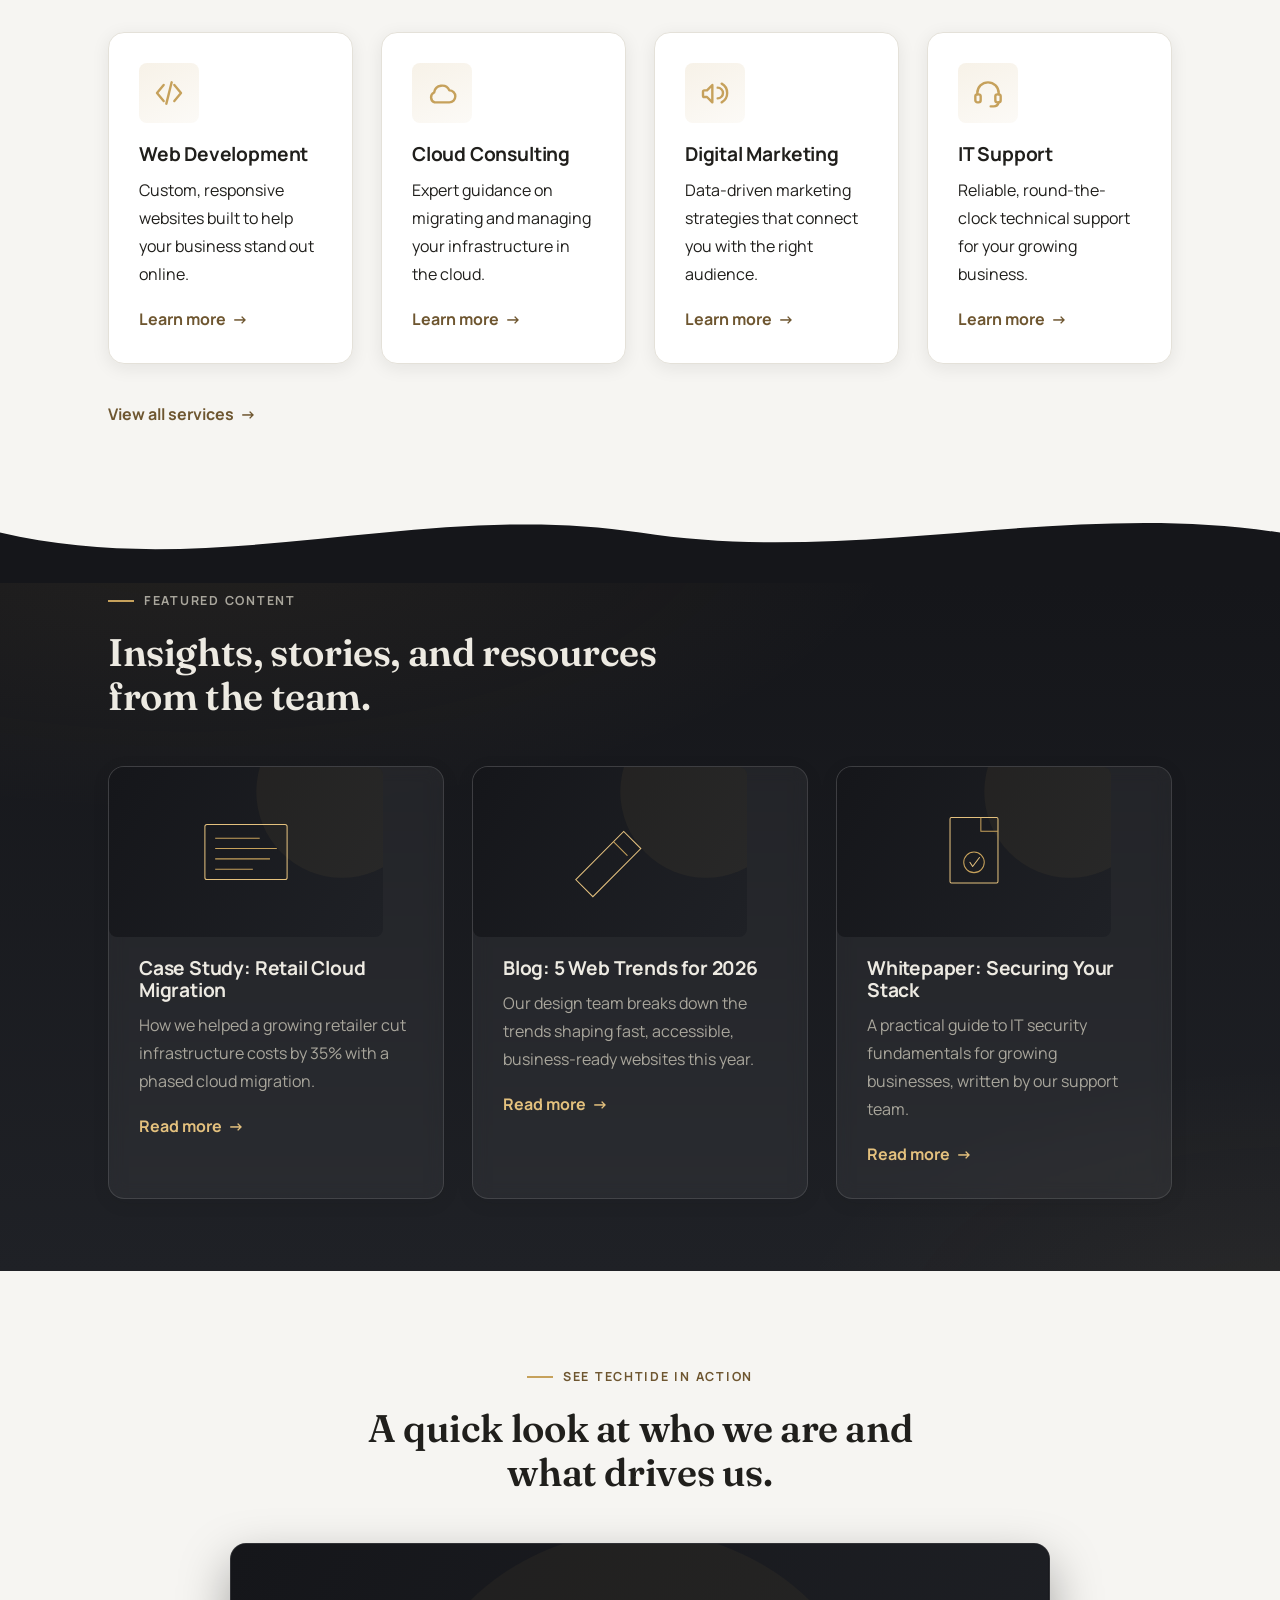
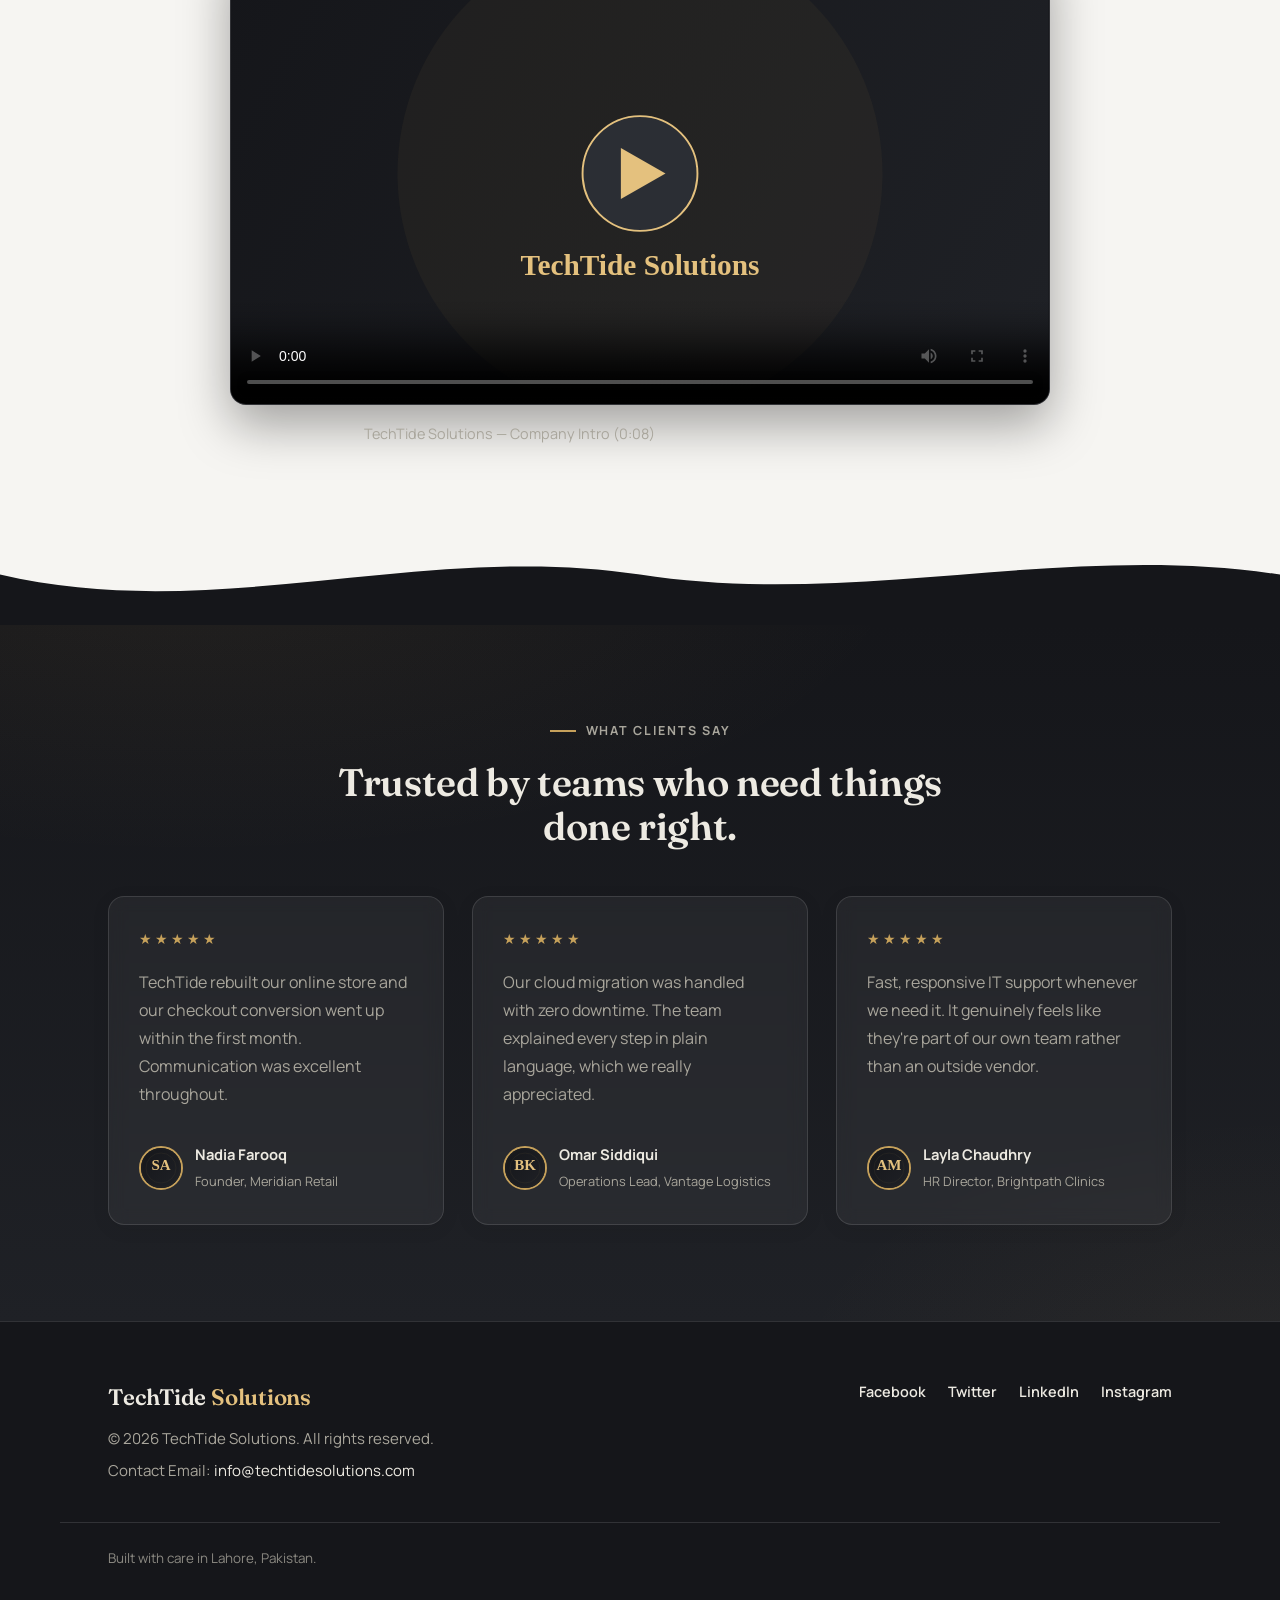
==== commit 9de31e65: "day 04-Updated web" ====
--- a/index.html
+++ b/index.html
@@ -8,6 +8,8 @@
 </head>
 <body id="top">
 
+    <div id="scroll-progress"></div>
+
     <header class="site-header">
         <div class="header-inner">
             <a href="index.html" class="brand">TechTide <span>Solutions</span></a>
@@ -23,23 +25,39 @@
                     <li><a href="contact.html">Contact</a></li>
                 </ul>
             </nav>
+
+            <div class="nav-actions">
+                <button type="button" id="theme-toggle" aria-label="Switch to light mode">&#127769;</button>
+            </div>
         </div>
     </header>
 
+    <div class="marquee" aria-hidden="true">
+        <div class="marquee-track">
+            <span class="hl">WEB DEVELOPMENT</span><span>CLOUD CONSULTING</span><span class="hl">DIGITAL MARKETING</span><span>IT SUPPORT</span><span class="hl">MOBILE APPS</span>
+            <span class="hl">WEB DEVELOPMENT</span><span>CLOUD CONSULTING</span><span class="hl">DIGITAL MARKETING</span><span>IT SUPPORT</span><span class="hl">MOBILE APPS</span>
+        </div>
+    </div>
+
     <main>
 
         <section class="hero">
             <div class="hero-inner">
-                <p class="eyebrow">Web &middot; Cloud &middot; Marketing &middot; Support &middot; Mobile</p>
-                <h1>Riding the wave of technology, <em>for your business.</em></h1>
-                <p class="lead">
-                    TechTide Solutions helps businesses navigate the digital landscape with
-                    practical strategy and dependable engineering &mdash; building a smarter,
-                    more connected future one project at a time.
-                </p>
-                <div class="actions">
-                    <a href="services.html" class="btn btn-primary">Explore Our Services</a>
-                    <a href="about.html" class="btn btn-ghost">Meet the Team</a>
+                <div class="hero-grid">
+                    <div class="reveal reveal-left">
+                        <p class="eyebrow">Web &middot; Cloud &middot; Marketing &middot; Support &middot; Mobile</p>
+                        <h1>Riding the wave of technology, <em>for your business.</em></h1>
+                        <p class="lead">
+                            TechTide Solutions helps businesses navigate the digital landscape with
+                            practical strategy and dependable engineering &mdash; building a smarter,
+                            more connected future one project at a time.
+                        </p>
+                        <div class="actions">
+                            <a href="services.html" class="btn btn-primary">Explore Our Services</a>
+                            <a href="about.html" class="btn btn-ghost">Meet the Team</a>
+                        </div>
+                    </div>
+                    <img src="images/hero/hero-web.svg" alt="Illustration of a web dashboard and analytics representing TechTide's development work" class="hero-art reveal reveal-right">
                 </div>
             </div>
             <svg class="wave wave--to-light" viewBox="0 0 1440 100" preserveAspectRatio="none" xmlns="http://www.w3.org/2000/svg" aria-hidden="true">
@@ -50,7 +68,7 @@
         <section class="band band-light">
             <div class="wrap">
                 <div class="split">
-                    <div>
+                    <div class="reveal reveal-left">
                         <p class="eyebrow">Who we are</p>
                         <h2>A technology partner that stays close to the work.</h2>
                         <p>
@@ -66,7 +84,7 @@
                         </p>
                         <a href="about.html" class="text-link">More about our story</a>
                     </div>
-                    <div class="stat-list">
+                    <div class="stat-list reveal reveal-right">
                         <div class="stat">
                             <h4>Full-service delivery</h4>
                             <p>Web, cloud, marketing, support, and mobile under one roof.</p>
@@ -86,15 +104,15 @@
 
         <section class="band band-light band-tight" style="padding-top:0;">
             <div class="wrap">
-                <div class="band-header">
+                <div class="band-header reveal">
                     <p class="eyebrow">Featured services</p>
                     <h2>A quick look at what we're best known for.</h2>
                 </div>
 
-                <div class="grid grid-4">
-                    <article class="card service-card">
-                        <div class="icon-badge">
-                            <img src="images/icons/icon-web-development.png" alt="Web Development icon">
+                <div class="grid grid-4 reveal reveal-group">
+                    <article class="card service-card">
+                        <div class="icon-badge">
+                            <svg viewBox="0 0 24 24" fill="none" stroke="currentColor" stroke-width="1.8" stroke-linecap="round" stroke-linejoin="round" class="svc-icon" role="img" aria-label="Web Development icon"><polyline points="8 6 3 12 8 18"></polyline><polyline points="16 6 21 12 16 18"></polyline><line x1="14" y1="4" x2="10" y2="20"></line></svg>
                         </div>
                         <h3>Web Development</h3>
                         <p>Custom, responsive websites built to help your business stand out online.</p>
@@ -102,7 +120,7 @@
                     </article>
                     <article class="card service-card">
                         <div class="icon-badge">
-                            <img src="images/icons/icon-cloud-consulting.png" alt="Cloud Consulting icon">
+                            <svg viewBox="0 0 24 24" fill="none" stroke="currentColor" stroke-width="1.8" stroke-linecap="round" stroke-linejoin="round" class="svc-icon" role="img" aria-label="Cloud Consulting icon"><path d="M17.5 19a4.5 4.5 0 0 0 0-9 6 6 0 0 0-11.4 1.6A4 4 0 0 0 6.5 19h11z"></path></svg>
                         </div>
                         <h3>Cloud Consulting</h3>
                         <p>Expert guidance on migrating and managing your infrastructure in the cloud.</p>
@@ -110,7 +128,7 @@
                     </article>
                     <article class="card service-card">
                         <div class="icon-badge">
-                            <img src="images/icons/icon-digital-marketing.png" alt="Digital Marketing icon">
+                            <svg viewBox="0 0 24 24" fill="none" stroke="currentColor" stroke-width="1.8" stroke-linecap="round" stroke-linejoin="round" class="svc-icon" role="img" aria-label="Digital Marketing icon"><path d="M3 11v3a1 1 0 0 0 1 1h2l4 4V6L6 10H4a1 1 0 0 0-1 1z"></path><path d="M14 8a4 4 0 0 1 0 8"></path><path d="M17 5a8 8 0 0 1 0 14"></path></svg>
                         </div>
                         <h3>Digital Marketing</h3>
                         <p>Data-driven marketing strategies that connect you with the right audience.</p>
@@ -118,7 +136,7 @@
                     </article>
                     <article class="card service-card">
                         <div class="icon-badge">
-                            <img src="images/icons/icon-it-support.png" alt="IT Support icon">
+                            <svg viewBox="0 0 24 24" fill="none" stroke="currentColor" stroke-width="1.8" stroke-linecap="round" stroke-linejoin="round" class="svc-icon" role="img" aria-label="IT Support icon"><path d="M4 13v-1a8 8 0 0 1 16 0v1"></path><rect x="2.5" y="13" width="4" height="6" rx="1.5"></rect><rect x="17.5" y="13" width="4" height="6" rx="1.5"></rect><path d="M20 19a4 4 0 0 1-4 3h-2"></path></svg>
                         </div>
                         <h3>IT Support</h3>
                         <p>Reliable, round-the-clock technical support for your growing business.</p>
@@ -136,26 +154,26 @@
 
         <section class="band band-dark band-tight" style="padding-top:0;">
             <div class="wrap">
-                <div class="band-header">
+                <div class="band-header reveal">
                     <p class="eyebrow">Featured content</p>
                     <h2>Insights, stories, and resources from the team.</h2>
                 </div>
 
-                <div class="grid grid-3">
+                <div class="grid grid-3 reveal reveal-group">
                     <article class="card content-card">
-                        <img src="images/gallery/featured-case-study.jpg" alt="Case study thumbnail" class="card-img">
+                        <img src="images/gallery/featured-case-study.svg" alt="Case study thumbnail" class="card-img">
                         <h3>Case Study: Retail Cloud Migration</h3>
                         <p>How we helped a growing retailer cut infrastructure costs by 35% with a phased cloud migration.</p>
                         <a href="services.html" class="text-link">Read more</a>
                     </article>
                     <article class="card content-card">
-                        <img src="images/gallery/featured-blog.jpg" alt="Blog article thumbnail" class="card-img">
+                        <img src="images/gallery/featured-blog.svg" alt="Blog article thumbnail" class="card-img">
                         <h3>Blog: 5 Web Trends for 2026</h3>
                         <p>Our design team breaks down the trends shaping fast, accessible, business-ready websites this year.</p>
                         <a href="services.html" class="text-link">Read more</a>
                     </article>
                     <article class="card content-card">
-                        <img src="images/gallery/featured-whitepaper.jpg" alt="Whitepaper thumbnail" class="card-img">
+                        <img src="images/gallery/featured-whitepaper.svg" alt="Whitepaper thumbnail" class="card-img">
                         <h3>Whitepaper: Securing Your Stack</h3>
                         <p>A practical guide to IT security fundamentals for growing businesses, written by our support team.</p>
                         <a href="services.html" class="text-link">Read more</a>
@@ -166,17 +184,57 @@
 
         <section class="band band-light">
             <div class="wrap">
-                <div class="band-header center">
+                <div class="band-header center reveal">
                     <p class="eyebrow">See TechTide in action</p>
                     <h2>A quick look at who we are and what drives us.</h2>
                 </div>
-                <div class="video-wrapper">
-                    <video class="intro-video" controls poster="images/company-intro-poster.jpg">
+                <div class="video-wrapper reveal">
+                    <video class="intro-video" controls poster="images/company-intro-poster.svg">
                         <source src="videos/company-intro.mp4" type="video/mp4">
                         Your browser does not support the video tag. You can
                         <a href="videos/company-intro.mp4">download the video</a> instead.
                     </video>
                     <p class="video-caption">TechTide Solutions &mdash; Company Intro (0:08)</p>
+                </div>
+            </div>
+        </section>
+
+        <svg class="wave wave--to-dark" viewBox="0 0 1440 100" preserveAspectRatio="none" xmlns="http://www.w3.org/2000/svg" aria-hidden="true">
+            <path d="M0,40 C240,100 480,0 720,40 C960,80 1200,0 1440,40 L1440,100 L0,100 Z"></path>
+        </svg>
+
+        <section class="band band-dark">
+            <div class="wrap">
+                <div class="band-header center reveal">
+                    <p class="eyebrow">What clients say</p>
+                    <h2>Trusted by teams who need things done right.</h2>
+                </div>
+
+                <div class="grid grid-3 reveal reveal-group">
+                    <article class="card testimonial-card">
+                        <span class="stars">&#9733;&#9733;&#9733;&#9733;&#9733;</span>
+                        <p>TechTide rebuilt our online store and our checkout conversion went up within the first month. Communication was excellent throughout.</p>
+                        <div class="person">
+                            <img src="images/team-sara.svg" alt="">
+                            <div><strong>Nadia Farooq</strong><span>Founder, Meridian Retail</span></div>
+                        </div>
+                    </article>
+                    <article class="card testimonial-card">
+                        <span class="stars">&#9733;&#9733;&#9733;&#9733;&#9733;</span>
+                        <p>Our cloud migration was handled with zero downtime. The team explained every step in plain language, which we really appreciated.</p>
+                        <div class="person">
+                            <img src="images/team-bilal.svg" alt="">
+                            <div><strong>Omar Siddiqui</strong><span>Operations Lead, Vantage Logistics</span></div>
+                        </div>
+                    </article>
+                    <article class="card testimonial-card">
+                        <span class="stars">&#9733;&#9733;&#9733;&#9733;&#9733;</span>
+                        <p>Fast, responsive IT support whenever we need it. It genuinely feels like they're part of our own team rather than an outside vendor.</p>
+                        <div class="person">
+                            <img src="images/team-ayesha.svg" alt="">
+                            <div><strong>Layla Chaudhry</strong><span>HR Director, Brightpath Clinics</span></div>
+                        </div>
+                    </article>
                 </div>
             </div>
         </section>
@@ -204,5 +262,7 @@
 
     <a href="#top" class="back-to-top" aria-label="Back to top of page">&uarr;</a>
 
+    <script src="js/site.js"></script>
+
 </body>
 </html>
--- a/css/style.css
+++ b/css/style.css
@@ -1,28 +1,37 @@
-
+/* ==========================================================================
+   TechTide Solutions — Stylesheet
+   Theme: Professional Charcoal & Muted Gold
+   Built for the Final CSS Assignment — Complete Responsive Company Website
+   ========================================================================== */
 
 @import url('https://fonts.googleapis.com/css2?family=Fraunces:ital,opsz,wght@0,9..144,500;0,9..144,600;0,9..144,700;1,9..144,500&family=Manrope:wght@400;500;600;700;800&display=swap');
 
 
+/* ==========================================================================
+   1. ROOT VARIABLES — dark (default) theme + light theme override
+   ========================================================================== */
+
 :root {
-    /* -- Color: deep ocean ink, a working teal, a bright aqua signature,
-       and a warm coral current that keeps the cool palette from going flat. */
-    --ink: #061826;             /* deepest water — header, footer, dark bands */
-    --deep: #0B3A52;            /* secondary dark surface, gradients */
-    --teal: #0E7490;            /* brand teal — links, icons, borders */
-    --aqua: #2FE0C9;            /* bright signature accent — glow, underlines */
-    --coral: #FF6B4A;           /* warm contrast accent — primary CTAs */
-    --coral-dark: #E5502F;
-
-    --foam: #F4FBFA;            /* light band background */
-    --surface: #FFFFFF;         /* card surface on light bands */
-    --surface-dark: rgba(255, 255, 255, 0.06); /* card surface on dark bands */
-
-    --text: #0B2430;            /* body text on light */
-    --text-light: #E4F3F1;      /* body text on dark */
-    --muted: #56717A;           /* muted text on light */
-    --muted-light: #9FC1BE;     /* muted text on dark */
-    --border: #DEEAE8;
-    --border-dark: rgba(255, 255, 255, 0.14);
+    /* -- Color: charcoal ink, graphite surfaces, and a muted antique-gold
+       signature accent — a restrained, premium/law-firm palette. */
+    --ink: #15161A;
+    --deep: #1F2126;
+    --graphite: #2B2E34;
+    --gold: #C6A15B;
+    --gold-bright: #E4C17E;
+    --bronze: #8C6D3F;
+    --bronze-dark: #6E5630;
+
+    --foam: #F6F5F2;
+    --surface: #FFFFFF;
+    --surface-dark: rgba(255, 255, 255, 0.05);
+
+    --text: #201F1C;
+    --text-light: #EDEAE2;
+    --muted: #5B5952;
+    --muted-light: #A9A69C;
+    --border: #E4E1D9;
+    --border-dark: rgba(255, 255, 255, 0.12);
 
     --font-display: 'Fraunces', Georgia, 'Times New Roman', serif;
     --font-body: 'Manrope', 'Segoe UI', Arial, sans-serif;
@@ -32,12 +41,25 @@
     --radius-lg: 28px;
     --radius-pill: 999px;
 
-    --shadow-card: 0 4px 18px rgba(6, 24, 38, 0.08);
-    --shadow-card-hover: 0 18px 36px rgba(6, 24, 38, 0.16);
-    --shadow-glow: 0 0 0 1px rgba(47, 224, 201, 0.35), 0 18px 40px rgba(47, 224, 201, 0.18);
+    --shadow-card: 0 4px 18px rgba(21, 22, 26, 0.08);
+    --shadow-card-hover: 0 18px 36px rgba(21, 22, 26, 0.16);
+    --shadow-glow: 0 0 0 1px rgba(198, 161, 91, 0.35), 0 18px 40px rgba(198, 161, 91, 0.16);
 
     --container: 1160px;
     --edge: clamp(20px, 5vw, 48px);
+    --ease: cubic-bezier(.22,.8,.28,1);
+    color-scheme: dark;
+}
+
+/* Light mode (bonus): toggled via [data-theme="light"] on <html> */
+html[data-theme="light"] {
+    --ink: #F6F5F2;
+    --deep: #EFEDE7;
+    --text-light: #201F1C;
+    --muted-light: #5B5952;
+    --border-dark: rgba(21, 22, 26, 0.12);
+    --surface-dark: rgba(21, 22, 26, 0.035);
+    color-scheme: light;
 }
 
 @media (prefers-reduced-motion: reduce) {
@@ -50,26 +72,19 @@
 }
 
 
-
-* {
-    margin: 0;
-    padding: 0;
-    box-sizing: border-box;
-}
-
-img {
-    max-width: 100%;
-    display: block;
-}
-
-
-/* ==========================================================================
-   4. BASE
-   ========================================================================== */
-
-html {
-    scroll-behavior: smooth;
-}
+/* ==========================================================================
+   2. RESET
+   ========================================================================== */
+
+* { margin: 0; padding: 0; box-sizing: border-box; }
+img { max-width: 100%; display: block; }
+
+
+/* ==========================================================================
+   3. BASE / SMOOTH SCROLLING
+   ========================================================================== */
+
+html { scroll-behavior: smooth; }
 
 body {
     font-family: var(--font-body);
@@ -78,1081 +93,623 @@
     line-height: 1.7;
     -webkit-font-smoothing: antialiased;
     overflow-x: hidden;
-}
-
-.wrap {
-    max-width: var(--container);
-    margin: 0 auto;
-    padding-left: var(--edge);
-    padding-right: var(--edge);
-}
-
-main {
-    display: block;
-    overflow: hidden;
-}
-
-
-/* ==========================================================================
-   5. TYPOGRAPHY
+    transition: background-color .35s var(--ease), color .35s var(--ease);
+}
+
+.wrap { max-width: var(--container); margin: 0 auto; padding-left: var(--edge); padding-right: var(--edge); }
+main { display: block; overflow: hidden; }
+
+/* Custom scrollbar */
+::-webkit-scrollbar { width: 11px; }
+::-webkit-scrollbar-track { background: transparent; }
+::-webkit-scrollbar-thumb {
+    background: linear-gradient(180deg, var(--gold), var(--bronze));
+    border-radius: 10px;
+    border: 3px solid var(--foam);
+}
+html { scrollbar-width: thin; scrollbar-color: var(--gold) transparent; }
+::selection { background: var(--gold); color: var(--text); }
+
+
+/* ==========================================================================
+   4. SCROLL PROGRESS BAR (animation/effect)
+   ========================================================================== */
+
+#scroll-progress {
+    position: fixed;
+    top: 0; left: 0;
+    height: 3px; width: 0%;
+    background: linear-gradient(90deg, var(--bronze), var(--gold), var(--gold-bright));
+    z-index: 999;
+}
+
+
+/* ==========================================================================
+   5. TYPOGRAPHY — Google Fonts, hierarchy, spacing
    ========================================================================== */
 
 h1, h2, h3, h4 {
     font-family: var(--font-display);
-    color: var(--ink);
+    color: var(--text);
     font-weight: 600;
     line-height: 1.15;
     letter-spacing: -0.01em;
 }
 
-h1 {
-    font-size: clamp(2.4rem, 4.5vw, 3.8rem);
-    font-weight: 600;
-}
-
-h2 {
-    font-size: clamp(1.8rem, 3vw, 2.5rem);
-    margin-bottom: 14px;
-}
-
-h3 {
-    font-size: 1.2rem;
-    font-weight: 700;
-    font-family: var(--font-body);
-    color: var(--ink);
-    letter-spacing: -0.01em;
-}
-
-p {
-    font-size: 1rem;
-    line-height: 1.75;
-    color: var(--text);
-    max-width: 62ch;
-}
-
-.band-dark p,
-.band-dark address {
-    color: var(--muted-light);
-}
+/* Headings that sit on the dark/gold hero gradients need the light text
+   color explicitly — otherwise they'd inherit the light-on-light or
+   dark-on-dark heading color and become unreadable. */
+.hero h1, .hero h2, .hero h3, .hero h4,
+.page-hero h1, .page-hero h2, .page-hero h3, .page-hero h4 {
+    color: var(--text-light);
+}
+
+h1 { font-size: clamp(2.4rem, 4.5vw, 3.8rem); }
+h2 { font-size: clamp(1.8rem, 3vw, 2.5rem); margin-bottom: 14px; }
+h3 { font-size: 1.2rem; font-weight: 700; font-family: var(--font-body); color: var(--text); letter-spacing: -0.01em; }
+
+p { font-size: 1rem; line-height: 1.75; color: var(--text); max-width: 62ch; }
+.band-dark p, .band-dark address { color: var(--muted-light); }
 
 .eyebrow {
-    display: inline-flex;
-    align-items: center;
-    gap: 10px;
-    font-family: var(--font-body);
-    font-weight: 700;
-    font-size: 0.78rem;
-    letter-spacing: 0.14em;
-    text-transform: uppercase;
-    color: var(--aqua);
-    margin-bottom: 18px;
-}
-
-.eyebrow::before {
-    content: "";
-    width: 26px;
-    height: 2px;
-    background: var(--coral);
-    display: inline-block;
-}
-
-.band-light .eyebrow {
-    color: var(--teal);
-}
-
-.lead {
-    font-size: clamp(1.05rem, 1.6vw, 1.2rem);
-    max-width: 56ch;
-}
-
-em {
-    font-style: italic;
-    color: var(--aqua);
-}
-
-.band-light em {
-    color: var(--coral-dark);
-}
-
-address {
-    font-style: normal;
-    line-height: 1.8;
-    color: var(--text);
-}
-
-/* Links */
-a {
-    color: var(--teal);
-    text-decoration: none;
-    transition: color 0.2s ease;
-}
-
-a:hover {
-    color: var(--coral-dark);
-}
-
-a:focus-visible,
-button:focus-visible,
-input:focus-visible,
-textarea:focus-visible {
-    outline: 2px solid var(--aqua);
-    outline-offset: 3px;
-    border-radius: 4px;
-}
-
-.text-link {
-    display: inline-flex;
-    align-items: center;
-    gap: 6px;
-    font-weight: 700;
-    color: var(--teal);
-    border-bottom: 2px solid transparent;
-}
-
-.text-link::after {
-    content: "\2192";
-    transition: transform 0.2s ease;
-}
-
-.text-link:hover {
-    color: var(--coral-dark);
-}
-
-.text-link:hover::after {
-    transform: translateX(4px);
-}
-
-.band-dark .text-link {
-    color: var(--aqua);
-}
-
-.band-dark .text-link:hover {
-    color: var(--coral);
-}
+    display: inline-flex; align-items: center; gap: 10px;
+    font-weight: 700; font-size: 0.78rem; letter-spacing: 0.14em;
+    text-transform: uppercase; color: var(--gold-bright); margin-bottom: 18px;
+}
+.eyebrow::before { content: ""; width: 26px; height: 2px; background: var(--gold); display: inline-block; }
+.band-light .eyebrow { color: var(--bronze-dark); }
+
+.lead { font-size: clamp(1.05rem, 1.6vw, 1.2rem); max-width: 56ch; }
+
+em { font-style: italic; color: var(--gold-bright); }
+.band-light em { color: var(--bronze-dark); }
+
+address { font-style: normal; line-height: 1.8; color: var(--text); }
+
+a { color: var(--bronze-dark); text-decoration: none; transition: color 0.2s ease; }
+a:hover { color: var(--gold); }
+
+a:focus-visible, button:focus-visible, input:focus-visible, textarea:focus-visible {
+    outline: 2px solid var(--gold); outline-offset: 3px; border-radius: 4px;
+}
+
+.text-link { display: inline-flex; align-items: center; gap: 6px; font-weight: 700; color: var(--bronze-dark); }
+.text-link::after { content: "\2192"; transition: transform 0.2s var(--ease); }
+.text-link:hover { color: var(--gold); }
+.text-link:hover::after { transform: translateX(4px); }
+.band-dark .text-link { color: var(--gold-bright); }
+.band-dark .text-link:hover { color: var(--gold); }
 
 
 /* ==========================================================================
    6. SECTION BANDS
-   Sections alternate between a light "foam" band and a dark "open water"
-   band. Each pairs with a wave divider so the transition always reads as
-   a shoreline rather than a hard cut.
-   ========================================================================== */
-
-.band {
-    position: relative;
-    padding: 88px 0 96px;
-}
-
-.band-light {
-    background: var(--foam);
-    color: var(--text);
-}
+   ========================================================================== */
+
+.band { position: relative; padding: 88px 0 96px; }
+.band-light { background: var(--foam); color: var(--text); }
 
 .band-dark {
     background:
-        radial-gradient(1200px 500px at 15% -10%, rgba(47, 224, 201, 0.12), transparent 60%),
-        radial-gradient(900px 500px at 100% 110%, rgba(255, 107, 74, 0.10), transparent 55%),
+        radial-gradient(1200px 500px at 15% -10%, rgba(198, 161, 91, 0.08), transparent 60%),
+        radial-gradient(900px 500px at 100% 110%, rgba(198, 161, 91, 0.06), transparent 55%),
         linear-gradient(180deg, var(--ink), var(--deep));
     color: var(--text-light);
 }
-
-.band-dark h1,
-.band-dark h2,
-.band-dark h3 {
-    color: var(--text-light);
-}
-
-.band-tight {
-    padding: 64px 0 72px;
-}
-
-.band-header {
-    max-width: 640px;
-    margin-bottom: 48px;
-}
-
-.band-header.center {
-    margin-left: auto;
-    margin-right: auto;
-    text-align: center;
-}
+.band-dark h1, .band-dark h2, .band-dark h3 { color: var(--text-light); }
+
+.band-tight { padding: 64px 0 72px; }
+.band-header { max-width: 640px; margin-bottom: 48px; }
+.band-header.center { margin-left: auto; margin-right: auto; text-align: center; }
 
 
 /* ==========================================================================
    7. WAVE DIVIDERS
-   The recurring "shoreline" motif between bands.
-   ========================================================================== */
-
-.wave {
-    display: block;
-    width: 100%;
-    height: clamp(36px, 7vw, 84px);
-    margin-top: -1px;
-}
-
+   ========================================================================== */
+
+.wave { display: block; width: 100%; height: clamp(36px, 7vw, 84px); margin-top: -1px; }
 .wave--to-dark { fill: var(--ink); }
 .wave--to-light { fill: var(--foam); }
 
 
 /* ==========================================================================
-   8. BUTTONS
+   8. BUTTONS — hover, transitions, rounded corners
    ========================================================================== */
 
 .btn {
-    display: inline-flex;
-    align-items: center;
-    gap: 10px;
-    font-family: var(--font-body);
-    font-size: 0.95rem;
-    font-weight: 700;
-    padding: 14px 30px;
-    border-radius: var(--radius-pill);
-    border: 2px solid transparent;
-    cursor: pointer;
-    transition: transform 0.2s ease, box-shadow 0.2s ease, background-color 0.2s ease, color 0.2s ease, border-color 0.2s ease;
+    display: inline-flex; align-items: center; gap: 10px;
+    font-size: 0.95rem; font-weight: 700; padding: 14px 30px;
+    border-radius: var(--radius-pill); border: 2px solid transparent; cursor: pointer;
+    transition: transform 0.25s var(--ease), box-shadow 0.25s var(--ease),
+                background-color 0.25s var(--ease), color 0.25s var(--ease), border-color 0.25s var(--ease);
     text-align: center;
 }
 
 .btn-primary {
-    background: var(--coral);
-    color: #FFFFFF;
-    box-shadow: 0 10px 24px rgba(255, 107, 74, 0.32);
-}
-
+    background: linear-gradient(120deg, var(--bronze), var(--gold));
+    color: #1B1707;
+    box-shadow: 0 10px 24px rgba(198, 161, 91, 0.28);
+}
 .btn-primary:hover {
-    background: var(--coral-dark);
-    color: #FFFFFF;
+    background: linear-gradient(120deg, var(--gold), var(--gold-bright));
     transform: translateY(-3px);
-    box-shadow: 0 16px 32px rgba(255, 107, 74, 0.4);
-}
-
-.btn-ghost {
-    background: transparent;
-    color: var(--text-light);
-    border-color: var(--border-dark);
-}
-
-.btn-ghost:hover {
-    border-color: var(--aqua);
-    color: var(--aqua);
-    transform: translateY(-3px);
-}
-
-.band-light .btn-ghost {
-    color: var(--ink);
-    border-color: var(--border);
-}
-
-.band-light .btn-ghost:hover {
-    border-color: var(--teal);
-    color: var(--teal);
-}
-
-.actions {
-    display: flex;
-    flex-wrap: wrap;
-    gap: 16px;
-    margin-top: 32px;
-}
-
-
-/* ==========================================================================
-   9. HEADER & NAVIGATION
+    box-shadow: 0 16px 32px rgba(198, 161, 91, 0.4);
+}
+
+.btn-ghost { background: transparent; color: var(--text-light); border-color: var(--border-dark); }
+.btn-ghost:hover { border-color: var(--gold); color: var(--gold-bright); transform: translateY(-3px); }
+.band-light .btn-ghost { color: var(--text); border-color: var(--border); }
+.band-light .btn-ghost:hover { border-color: var(--bronze); color: var(--bronze-dark); }
+
+.actions { display: flex; flex-wrap: wrap; gap: 16px; margin-top: 32px; }
+
+
+/* ==========================================================================
+   9. HEADER & NAVIGATION (Flexbox, sticky, hover, active state)
    ========================================================================== */
 
 .site-header {
-    position: sticky;
-    top: 0;
-    z-index: 200;
-    background: rgba(6, 24, 38, 0.82);
-    backdrop-filter: blur(14px);
-    -webkit-backdrop-filter: blur(14px);
+    position: sticky; top: 0; z-index: 200;
+    background: rgba(21, 22, 26, 0.82);
+    backdrop-filter: blur(14px) saturate(140%);
+    -webkit-backdrop-filter: blur(14px) saturate(140%);
     border-bottom: 1px solid rgba(255, 255, 255, 0.08);
+    transition: background-color .35s var(--ease);
+}
+html[data-theme="light"] .site-header {
+    background: rgba(246, 245, 242, 0.86);
+    border-bottom-color: rgba(21, 22, 26, 0.08);
 }
 
 .header-inner {
-    max-width: var(--container);
-    margin: 0 auto;
-    padding: 18px var(--edge);
-    display: flex;
-    align-items: center;
-    justify-content: space-between;
-    gap: 20px;
-}
-
-.brand {
-    font-family: var(--font-display);
-    font-size: 1.4rem;
-    font-weight: 600;
-    color: var(--text-light) !important;
-    letter-spacing: -0.01em;
-}
-
-.brand span {
-    color: var(--aqua);
-}
-
-.brand:hover {
-    color: var(--text-light);
-}
-
-.site-header nav ul {
-    list-style: none;
-    display: flex;
-    flex-wrap: wrap;
-    gap: 8px;
-}
+    max-width: var(--container); margin: 0 auto; padding: 18px var(--edge);
+    display: flex; align-items: center; justify-content: space-between; gap: 20px;
+}
+
+.brand { font-family: var(--font-display); font-size: 1.4rem; font-weight: 600; color: var(--text-light) !important; letter-spacing: -0.01em; }
+.brand span { color: var(--gold-bright); }
+.brand:hover { color: var(--text-light); }
+
+.site-header nav ul { list-style: none; display: flex; flex-wrap: wrap; gap: 8px; align-items: center; }
 
 .site-header nav a {
-    color: var(--muted-light);
-    font-weight: 600;
-    font-size: 0.92rem;
-    padding: 8px 16px;
-    border-radius: var(--radius-pill);
-    display: inline-block;
+    position: relative; color: var(--muted-light); font-weight: 600; font-size: 0.92rem;
+    padding: 8px 16px; border-radius: var(--radius-pill); display: inline-block;
     transition: color 0.2s ease, background-color 0.2s ease;
 }
 
-.site-header nav a:hover {
-    color: var(--text-light);
-    background: rgba(255, 255, 255, 0.08);
-}
+/* Navigation underline animation */
+.site-header nav a::after {
+    content: ""; position: absolute; left: 16px; right: 16px; bottom: 3px; height: 2px;
+    background: var(--gold); transform: scaleX(0); transform-origin: left;
+    transition: transform .28s var(--ease);
+}
+.site-header nav a:hover { color: var(--text-light); background: rgba(255, 255, 255, 0.08); }
+.site-header nav a:hover::after { transform: scaleX(1); }
 
 .site-header nav a.active {
-    color: var(--ink);
-    background: var(--aqua);
-}
+    color: #1B1707; background: linear-gradient(120deg, var(--gold), var(--gold-bright)); font-weight: 700;
+}
+.site-header nav a.active::after { display: none; }
+
+.nav-actions { display: flex; align-items: center; gap: 10px; }
+
+#theme-toggle {
+    width: 40px; height: 40px; border-radius: 50%;
+    display: flex; align-items: center; justify-content: center;
+    background: rgba(255, 255, 255, 0.06); border: 1px solid var(--border-dark);
+    color: var(--text-light); font-size: 16px; cursor: pointer;
+    transition: transform .4s var(--ease), background .25s ease, border-color .25s ease;
+}
+#theme-toggle:hover { transform: rotate(18deg) scale(1.08); border-color: var(--gold); }
 
 .nav-toggle-label {
-    display: none;
-    width: 40px;
-    height: 40px;
-    border-radius: var(--radius-sm);
-    align-items: center;
-    justify-content: center;
-    cursor: pointer;
-    background: rgba(255, 255, 255, 0.06);
-    border: 1px solid var(--border-dark);
-}
-
-.nav-toggle-label span,
-.nav-toggle-label span::before,
-.nav-toggle-label span::after {
-    content: "";
-    display: block;
-    width: 20px;
-    height: 2px;
-    background: var(--text-light);
-    position: relative;
-    transition: transform 0.2s ease, opacity 0.2s ease;
-}
-
+    display: none; width: 40px; height: 40px; border-radius: var(--radius-sm);
+    align-items: center; justify-content: center; cursor: pointer;
+    background: rgba(255, 255, 255, 0.06); border: 1px solid var(--border-dark);
+}
+.nav-toggle-label span, .nav-toggle-label span::before, .nav-toggle-label span::after {
+    content: ""; display: block; width: 20px; height: 2px; background: var(--text-light);
+    position: relative; transition: transform 0.2s ease, opacity 0.2s ease;
+}
 .nav-toggle-label span::before { position: absolute; top: -6px; }
 .nav-toggle-label span::after { position: absolute; top: 6px; }
-
 .nav-toggle { position: absolute; opacity: 0; pointer-events: none; }
 
 
 /* ==========================================================================
-   10. HERO (home page)
+   10. INFINITE SCROLL MARQUEE
+   ========================================================================== */
+
+.marquee { background: var(--ink); border-bottom: 1px solid var(--border-dark); overflow: hidden; padding: 18px 0; position: relative; }
+.marquee::before, .marquee::after { content: ""; position: absolute; top: 0; bottom: 0; width: 80px; z-index: 2; pointer-events: none; }
+.marquee::before { left: 0; background: linear-gradient(90deg, var(--ink), transparent); }
+.marquee::after { right: 0; background: linear-gradient(270deg, var(--ink), transparent); }
+
+.marquee-track { display: flex; width: max-content; animation: marquee-scroll 32s linear infinite; }
+.marquee:hover .marquee-track { animation-play-state: paused; }
+
+.marquee-track span {
+    display: inline-flex; align-items: center; gap: 14px;
+    font-family: var(--font-display); font-size: 1.05rem; font-weight: 600;
+    color: var(--muted-light); white-space: nowrap; padding: 0 34px;
+}
+.marquee-track span.hl { color: var(--gold-bright); }
+.marquee-track span::after { content: "\2726"; color: var(--gold); font-size: 0.7rem; }
+
+@keyframes marquee-scroll { from { transform: translateX(0); } to { transform: translateX(-50%); } }
+
+
+/* ==========================================================================
+   11. HERO (home page) — gradient, heading, CTA, spacing
    ========================================================================== */
 
 .hero {
     position: relative;
     background:
-        radial-gradient(900px 480px at 10% 0%, rgba(47, 224, 201, 0.18), transparent 55%),
-        radial-gradient(700px 520px at 95% 30%, rgba(255, 107, 74, 0.16), transparent 55%),
-        linear-gradient(160deg, var(--ink) 0%, var(--deep) 60%, #0C4C5F 100%);
-    color: var(--text-light);
-    padding: 96px 0 0;
-    overflow: hidden;
+        radial-gradient(900px 480px at 10% 0%, rgba(198, 161, 91, 0.14), transparent 55%),
+        radial-gradient(700px 520px at 95% 30%, rgba(198, 161, 91, 0.08), transparent 55%),
+        linear-gradient(160deg, var(--ink) 0%, var(--deep) 60%, #24262C 100%);
+    color: var(--text-light); padding: 96px 0 0; overflow: hidden;
 }
 
 .hero::before {
-    content: "";
-    position: absolute;
-    inset: -20% -10% auto -10%;
-    height: 140%;
-    background: url('../images/hero-bg.jpg') center / cover no-repeat;
-    opacity: 0.16;
-    mix-blend-mode: luminosity;
+    content: ""; position: absolute; inset: -20% -10% auto -10%; height: 140%;
+    background: url('../images/hero-bg.svg') center / cover no-repeat;
+    opacity: 0.14; mix-blend-mode: luminosity;
     animation: drift 34s ease-in-out infinite alternate;
 }
-
 @keyframes drift {
     from { transform: translate3d(0, 0, 0) scale(1.05); }
     to { transform: translate3d(-2%, 2%, 0) scale(1.12); }
 }
 
-.hero-inner {
-    position: relative;
-    z-index: 2;
-    max-width: var(--container);
-    margin: 0 auto;
-    padding: 24px var(--edge) 88px;
-}
-
-.hero h1 {
-    max-width: 16ch;
-    margin-bottom: 22px;
-}
-
-.hero .lead {
-    color: var(--muted-light);
-    margin-bottom: 8px;
-}
-
-.hero .wave {
-    position: relative;
-    z-index: 2;
-}
-
+.hero-inner { position: relative; z-index: 2; max-width: var(--container); margin: 0 auto; padding: 24px var(--edge) 88px; }
+.hero-grid { display: grid; grid-template-columns: 1.15fr 0.85fr; gap: 48px; align-items: center; }
+.hero h1 { max-width: 16ch; margin-bottom: 22px; }
+.hero .lead { color: var(--muted-light); margin-bottom: 8px; }
+.hero .wave { position: relative; z-index: 2; }
+.hero-art, .page-hero-art { width: 100%; filter: drop-shadow(0 18px 34px rgba(0,0,0,0.35)); }
 
 /* Secondary page hero (About / Services / Contact) */
 .page-hero {
     position: relative;
     background:
-        radial-gradient(800px 420px at 90% -10%, rgba(47, 224, 201, 0.16), transparent 55%),
+        radial-gradient(800px 420px at 90% -10%, rgba(198, 161, 91, 0.12), transparent 55%),
         linear-gradient(160deg, var(--ink) 0%, var(--deep) 100%);
-    color: var(--text-light);
-    padding: 84px 0 72px;
-}
-
-.page-hero .wrap {
-    max-width: 760px;
-}
-
-.page-hero h1 {
-    margin-bottom: 16px;
-}
-
-.page-hero .lead {
-    color: var(--muted-light);
-}
-
-
-/* ==========================================================================
-   11. GRID CARD SYSTEMS
-   Replaces every layout <table> from the original markup.
-   ========================================================================== */
-
-.grid {
-    display: grid;
-    gap: 28px;
-}
-
+    color: var(--text-light); padding: 84px 0 72px;
+}
+.page-hero .hero-grid { grid-template-columns: 1.2fr 0.8fr; }
+.page-hero h1 { margin-bottom: 16px; }
+.page-hero .lead { color: var(--muted-light); }
+
+@media (max-width: 992px) {
+    .hero-grid { grid-template-columns: 1fr; }
+    .hero-art, .page-hero-art { max-width: 320px; margin: 0 auto; }
+}
+
+
+/* ==========================================================================
+   12. GRID CARD SYSTEMS (CSS Grid, where appropriate)
+   ========================================================================== */
+
+.grid { display: grid; gap: 28px; }
 .grid-2 { grid-template-columns: repeat(2, 1fr); }
 .grid-3 { grid-template-columns: repeat(3, 1fr); }
 .grid-4 { grid-template-columns: repeat(4, 1fr); }
-
-.grid-auto {
-    grid-template-columns: repeat(auto-fit, minmax(230px, 1fr));
-}
+.grid-auto { grid-template-columns: repeat(auto-fit, minmax(230px, 1fr)); }
 
 .card {
-    background: var(--surface);
-    border: 1px solid var(--border);
-    border-radius: var(--radius-md);
-    padding: 30px;
-    box-shadow: var(--shadow-card);
-    transition: transform 0.25s ease, box-shadow 0.25s ease, border-color 0.25s ease;
+    background: var(--surface); border: 1px solid var(--border); border-radius: var(--radius-md);
+    padding: 30px; box-shadow: var(--shadow-card);
+    transition: transform 0.3s var(--ease), box-shadow 0.3s var(--ease), border-color 0.3s var(--ease);
     height: 100%;
 }
-
-.card:hover {
-    transform: translateY(-6px);
-    box-shadow: var(--shadow-card-hover);
-    border-color: var(--aqua);
-}
-
-.band-dark .card {
-    background: var(--surface-dark);
-    border-color: var(--border-dark);
-    backdrop-filter: blur(6px);
-}
-
-.band-dark .card:hover {
-    box-shadow: var(--shadow-glow);
-    border-color: var(--aqua);
-}
-
-.card h3 {
-    margin-bottom: 10px;
-}
-
-.card p:last-of-type {
-    margin-bottom: 18px;
-}
-
-.card p {
-    margin-bottom: 12px;
-}
-
-/* Service / featured-content card specifics */
+.card:hover { transform: translateY(-8px) scale(1.01); box-shadow: var(--shadow-card-hover); border-color: var(--gold); }
+
+.band-dark .card { background: var(--surface-dark); border-color: var(--border-dark); backdrop-filter: blur(8px); }
+.band-dark .card:hover { box-shadow: var(--shadow-glow); border-color: var(--gold); }
+
+.card h3 { margin-bottom: 10px; }
+.card p:last-of-type { margin-bottom: 18px; }
+.card p { margin-bottom: 12px; }
+
+/* Icon badge with hover animation */
 .service-card .icon-badge {
-    width: 60px;
-    height: 60px;
-    border-radius: var(--radius-sm);
-    background: linear-gradient(155deg, rgba(14, 116, 144, 0.12), rgba(47, 224, 201, 0.16));
-    display: flex;
-    align-items: center;
-    justify-content: center;
-    margin-bottom: 20px;
-}
-
-.band-dark .service-card .icon-badge {
-    background: linear-gradient(155deg, rgba(47, 224, 201, 0.14), rgba(255, 107, 74, 0.12));
-}
-
-.service-card .icon-badge img {
-    width: 32px;
-    height: 32px;
-}
-
-.content-card img.card-img {
-    width: 100%;
-    height: 170px;
-    object-fit: cover;
-    border-radius: var(--radius-sm);
-    margin: -30px -30px 20px;
-    width: calc(100% + 60px);
-}
-
-.team-card {
-    text-align: center;
-}
-
+    width: 60px; height: 60px; border-radius: var(--radius-sm);
+    background: linear-gradient(155deg, rgba(198, 161, 91, 0.14), rgba(198, 161, 91, 0.05));
+    display: flex; align-items: center; justify-content: center; margin-bottom: 20px;
+    transition: transform .4s var(--ease), background .3s ease;
+}
+.service-card:hover .icon-badge { transform: rotate(-6deg) scale(1.08); }
+.band-dark .service-card .icon-badge { background: linear-gradient(155deg, rgba(198, 161, 91, 0.16), rgba(198, 161, 91, 0.05)); }
+.service-card .icon-badge img, .service-card .icon-badge svg.svc-icon { width: 32px; height: 32px; }
+
+/* Image zoom-on-hover */
+.content-card, .culture-card { overflow: hidden; }
+.content-card img.card-img, .culture-card img.card-img {
+    width: calc(100% + 60px); height: 170px; object-fit: cover; border-radius: var(--radius-sm);
+    margin: -30px -30px 20px; transition: transform .5s var(--ease);
+}
+.content-card:hover img.card-img, .culture-card:hover img.card-img { transform: scale(1.06); }
+
+.team-card { text-align: center; }
 .team-card img.avatar {
-    width: 128px;
-    height: 128px;
-    border-radius: 50%;
-    border: 3px solid var(--aqua);
-    object-fit: cover;
-    margin: 0 auto 18px;
-    box-shadow: 0 8px 24px rgba(6, 24, 38, 0.18);
-}
-
-.team-card .role {
-    display: inline-block;
-    font-size: 0.78rem;
-    font-weight: 700;
-    text-transform: uppercase;
-    letter-spacing: 0.08em;
-    color: var(--coral-dark);
-    margin-bottom: 12px;
-}
-
-.culture-card img.card-img {
-    width: 100%;
-    height: 170px;
-    object-fit: cover;
-    border-radius: var(--radius-sm);
-    margin: -30px -30px 20px;
-    width: calc(100% + 60px);
-}
-
-
-/* ==========================================================================
-   12. WHO WE ARE / OVERVIEW LAYOUT (two-column, replaces stacked <article>)
-   ========================================================================== */
-
-.split {
-    display: grid;
-    grid-template-columns: 1.1fr 0.9fr;
-    gap: 56px;
-    align-items: start;
-}
-
-.stat-list {
-    display: grid;
-    gap: 20px;
-}
+    width: 128px; height: 128px; border-radius: 50%; border: 3px solid var(--gold);
+    object-fit: cover; margin: 0 auto 18px; box-shadow: 0 8px 24px rgba(21, 22, 26, 0.18);
+    transition: transform .4s var(--ease), border-color .3s ease;
+}
+.team-card:hover img.avatar { transform: scale(1.05); border-color: var(--gold-bright); }
+.team-card .role { display: inline-block; font-size: 0.78rem; font-weight: 700; text-transform: uppercase; letter-spacing: 0.08em; color: var(--bronze-dark); margin-bottom: 12px; }
+.band-dark .team-card .role { color: var(--gold-bright); }
+
+/* Testimonial cards (bonus-style component, used on Home) */
+.testimonial-card { display: flex; flex-direction: column; gap: 16px; }
+.testimonial-card .stars { color: var(--gold); letter-spacing: 3px; font-size: 0.9rem; }
+.testimonial-card .person { display: flex; align-items: center; gap: 12px; margin-top: auto; }
+.testimonial-card .person img { width: 44px; height: 44px; border-radius: 50%; object-fit: cover; border: 2px solid var(--gold); }
+.testimonial-card .person strong { display: block; font-size: 0.92rem; }
+.testimonial-card .person span { font-size: 0.8rem; color: var(--muted-light); }
+.band-light .testimonial-card .person span { color: var(--muted); }
+
+
+/* ==========================================================================
+   13. WHO WE ARE / OVERVIEW LAYOUT
+   ========================================================================== */
+
+.split { display: grid; grid-template-columns: 1.1fr 0.9fr; gap: 56px; align-items: start; }
+.stat-list { display: grid; gap: 20px; }
 
 .stat {
-    background: var(--surface);
-    border: 1px solid var(--border);
-    border-left: 4px solid var(--coral);
-    border-radius: var(--radius-sm);
-    padding: 20px 22px;
-    box-shadow: var(--shadow-card);
-}
-
-.band-dark .stat {
-    background: var(--surface-dark);
-    border-color: var(--border-dark);
-    border-left-color: var(--aqua);
-}
-
-.stat h4 {
-    font-family: var(--font-display);
-    font-size: 1.1rem;
-    color: var(--ink);
-    margin-bottom: 4px;
-}
-
-.band-dark .stat h4 {
-    color: var(--text-light);
-}
-
-.stat p {
-    margin: 0;
-    font-size: 0.92rem;
-    color: var(--muted);
-}
-
-.band-dark .stat p {
-    color: var(--muted-light);
-}
-
-/* Mission / Vision pair */
-.pillars {
-    display: grid;
-    grid-template-columns: repeat(2, 1fr);
-    gap: 28px;
-}
-
+    background: var(--surface); border: 1px solid var(--border); border-left: 4px solid var(--gold);
+    border-radius: var(--radius-sm); padding: 20px 22px; box-shadow: var(--shadow-card);
+    transition: transform .3s var(--ease);
+}
+.stat:hover { transform: translateX(4px); }
+.band-dark .stat { background: var(--surface-dark); border-color: var(--border-dark); border-left-color: var(--gold); }
+.stat h4 { font-family: var(--font-display); font-size: 1.1rem; color: var(--text); margin-bottom: 4px; }
+.band-dark .stat h4 { color: var(--text-light); }
+.stat p { margin: 0; font-size: 0.92rem; color: var(--muted); }
+.band-dark .stat p { color: var(--muted-light); }
+
+.pillars { display: grid; grid-template-columns: repeat(2, 1fr); gap: 28px; }
 .pillar {
-    padding: 32px;
-    border-radius: var(--radius-md);
-    background: var(--surface-dark);
-    border: 1px solid var(--border-dark);
-}
-
+    padding: 32px; border-radius: var(--radius-md); background: var(--surface-dark);
+    border: 1px solid var(--border-dark); transition: transform .3s var(--ease), border-color .3s ease;
+}
+.pillar:hover { transform: translateY(-6px); border-color: var(--gold); }
 .pillar .eyebrow { margin-bottom: 14px; }
 
 
 /* ==========================================================================
-   13. IMAGES
+   14. IMAGES
    ========================================================================== */
 
 img.banner-img {
-    width: 100%;
-    height: 260px;
-    object-fit: cover;
-    border-radius: var(--radius-md);
-    margin-bottom: 40px;
-    box-shadow: var(--shadow-card);
-}
-
-
-/* ==========================================================================
-   14. VIDEO
-   ========================================================================== */
-
-.video-wrapper {
-    max-width: 820px;
-    margin: 0 auto;
-}
-
+    width: 100%; height: 260px; object-fit: cover; border-radius: var(--radius-md);
+    margin-bottom: 40px; box-shadow: var(--shadow-card); transition: transform .5s var(--ease);
+}
+img.banner-img:hover { transform: scale(1.015); }
+
+
+/* ==========================================================================
+   15. VIDEO
+   ========================================================================== */
+
+.video-wrapper { max-width: 820px; margin: 0 auto; }
 video.intro-video {
-    width: 100%;
-    display: block;
-    border-radius: var(--radius-md);
-    border: 1px solid var(--border-dark);
-    box-shadow: 0 20px 50px rgba(0, 0, 0, 0.35);
-    background-color: var(--ink);
-}
-
-.video-caption {
-    text-align: center;
-    color: var(--muted-light);
-    font-size: 0.9rem;
-    margin-top: 16px;
-}
-
-
-/* ==========================================================================
-   15. CONTACT PAGE — INFO CARDS, MAP, FORM
-   ========================================================================== */
-
-.contact-card h3 {
-    display: flex;
-    align-items: center;
-    gap: 10px;
-}
-
-iframe.map-frame {
-    width: 100%;
-    height: 400px;
-    border: 1px solid var(--border);
-    border-radius: var(--radius-md);
-    box-shadow: var(--shadow-card);
-}
-
-.map-link {
-    display: inline-block;
-    margin-top: 16px;
-}
+    width: 100%; display: block; border-radius: var(--radius-md); border: 1px solid var(--border-dark);
+    box-shadow: 0 20px 50px rgba(0, 0, 0, 0.35); background-color: var(--ink);
+}
+.video-caption { text-align: center; color: var(--muted-light); font-size: 0.9rem; margin-top: 16px; }
+
+
+/* ==========================================================================
+   16. CONTACT PAGE — INFO CARDS, MAP, FORM
+   ========================================================================== */
+
+.contact-card h3 { display: flex; align-items: center; gap: 10px; }
+
+iframe.map-frame { width: 100%; height: 400px; border: 1px solid var(--border); border-radius: var(--radius-md); box-shadow: var(--shadow-card); }
+.map-link { display: inline-block; margin-top: 16px; }
 
 .form-card {
-    background: var(--surface);
-    border: 1px solid var(--border);
-    border-radius: var(--radius-lg);
-    padding: 40px;
-    box-shadow: var(--shadow-card);
-    max-width: 640px;
-    margin: 0 auto;
-}
-
-.band-dark .form-card {
-    background: var(--surface-dark);
-    border-color: var(--border-dark);
-    backdrop-filter: blur(6px);
-}
-
-fieldset {
-    border: none;
-    padding: 0;
-}
-
-legend {
-    font-family: var(--font-display);
-    font-size: 1.3rem;
-    color: var(--ink);
-    font-weight: 600;
-    margin-bottom: 24px;
-    padding: 0;
-}
-
-.band-dark legend {
-    color: var(--text-light);
-}
-
-.field {
-    margin-bottom: 20px;
-}
-
-.field-row {
-    display: grid;
-    grid-template-columns: 1fr 1fr;
-    gap: 20px;
-}
-
-label {
-    display: block;
-    font-weight: 700;
-    font-size: 0.86rem;
-    color: var(--ink);
-    margin-bottom: 8px;
-}
-
-.band-dark label {
-    color: var(--text-light);
-}
-
-input[type="text"],
-input[type="email"],
-input[type="tel"],
-textarea {
-    width: 100%;
-    font-family: var(--font-body);
-    font-size: 0.96rem;
-    color: var(--text);
-    background-color: var(--foam);
-    border: 1px solid var(--border);
-    border-radius: var(--radius-sm);
-    padding: 13px 16px;
-    transition: border-color 0.2s ease, box-shadow 0.2s ease;
-}
-
-.band-dark input[type="text"],
-.band-dark input[type="email"],
-.band-dark input[type="tel"],
-.band-dark textarea {
-    background-color: rgba(255, 255, 255, 0.05);
-    border-color: var(--border-dark);
-    color: var(--text-light);
-}
-
-input:focus,
-textarea:focus {
-    outline: none;
-    border-color: var(--aqua);
-    box-shadow: 0 0 0 4px rgba(47, 224, 201, 0.18);
-}
-
-textarea {
-    resize: vertical;
-    min-height: 140px;
-}
+    background: var(--surface); border: 1px solid var(--border); border-radius: var(--radius-lg);
+    padding: 40px; box-shadow: var(--shadow-card); max-width: 640px; margin: 0 auto;
+}
+.band-dark .form-card { background: var(--surface-dark); border-color: var(--border-dark); backdrop-filter: blur(6px); }
+
+fieldset { border: none; padding: 0; }
+legend { font-family: var(--font-display); font-size: 1.3rem; color: var(--text); font-weight: 600; margin-bottom: 24px; padding: 0; }
+.band-dark legend { color: var(--text-light); }
+
+.field { margin-bottom: 20px; }
+.field-row { display: grid; grid-template-columns: 1fr 1fr; gap: 20px; }
+
+label { display: block; font-weight: 700; font-size: 0.86rem; color: var(--text); margin-bottom: 8px; }
+.band-dark label { color: var(--text-light); }
+
+input[type="text"], input[type="email"], input[type="tel"], textarea {
+    width: 100%; font-family: var(--font-body); font-size: 0.96rem; color: var(--text);
+    background-color: var(--foam); border: 1px solid var(--border); border-radius: var(--radius-sm);
+    padding: 13px 16px; transition: border-color 0.2s ease, box-shadow 0.2s ease;
+}
+.band-dark input[type="text"], .band-dark input[type="email"], .band-dark input[type="tel"], .band-dark textarea {
+    background-color: rgba(255, 255, 255, 0.05); border-color: var(--border-dark); color: var(--text-light);
+}
+input:focus, textarea:focus { outline: none; border-color: var(--gold); box-shadow: 0 0 0 4px rgba(198, 161, 91, 0.16); }
+textarea { resize: vertical; min-height: 140px; }
 
 button[type="submit"] {
-    font-family: var(--font-body);
-    font-size: 0.95rem;
-    font-weight: 700;
-    color: #FFFFFF;
-    background-color: var(--coral);
-    border: none;
-    padding: 14px 34px;
-    border-radius: var(--radius-pill);
-    cursor: pointer;
-    transition: background-color 0.2s ease, transform 0.2s ease, box-shadow 0.2s ease;
-    box-shadow: 0 10px 24px rgba(255, 107, 74, 0.3);
-}
-
-button[type="submit"]:hover {
-    background-color: var(--coral-dark);
-    transform: translateY(-3px);
-    box-shadow: 0 16px 30px rgba(255, 107, 74, 0.38);
-}
-
-
-/* ==========================================================================
-   16. SERVICES PAGE — service rows
-   ========================================================================== */
-
-.service-row {
-    display: grid;
-    grid-template-columns: 0.85fr 1.15fr;
-    gap: 44px;
-    align-items: center;
-    padding: 44px 0;
-}
-
-.service-row + .service-row {
-    border-top: 1px solid var(--border);
-}
-
-.band-dark .service-row + .service-row {
-    border-top-color: var(--border-dark);
-}
+    font-family: var(--font-body); font-size: 0.95rem; font-weight: 700; color: #1B1707;
+    background: linear-gradient(120deg, var(--bronze), var(--gold)); border: none; padding: 14px 34px;
+    border-radius: var(--radius-pill); cursor: pointer;
+    transition: background-color 0.2s ease, transform 0.2s var(--ease), box-shadow 0.2s ease;
+    box-shadow: 0 10px 24px rgba(198, 161, 91, 0.26);
+}
+button[type="submit"]:hover { background: linear-gradient(120deg, var(--gold), var(--gold-bright)); transform: translateY(-3px); box-shadow: 0 16px 30px rgba(198, 161, 91, 0.36); }
+
+/* FAQ accordion (bonus) — CSS-only via <details>/<summary> */
+.faq-list { display: grid; gap: 14px; max-width: 760px; margin: 0 auto; }
+.faq-item {
+    background: var(--surface); border: 1px solid var(--border); border-radius: var(--radius-md);
+    padding: 6px 24px; transition: border-color .3s ease;
+}
+.faq-item:hover { border-color: var(--gold); }
+.faq-item summary {
+    cursor: pointer; list-style: none; padding: 18px 0; font-weight: 700;
+    display: flex; align-items: center; justify-content: space-between; color: var(--text);
+}
+.faq-item summary::-webkit-details-marker { display: none; }
+.faq-item summary::after { content: "+"; font-size: 1.4rem; color: var(--gold); transition: transform .3s var(--ease); }
+.faq-item[open] summary::after { transform: rotate(45deg); }
+.faq-item p { padding-bottom: 20px; margin: 0; max-width: none; }
+
+
+/* ==========================================================================
+   17. SERVICES PAGE — service rows
+   ========================================================================== */
+
+.service-row { display: grid; grid-template-columns: 0.85fr 1.15fr; gap: 44px; align-items: center; padding: 44px 0; }
+.service-row + .service-row { border-top: 1px solid var(--border); }
+.band-dark .service-row + .service-row { border-top-color: var(--border-dark); }
 
 .service-row .icon-badge {
-    width: 84px;
-    height: 84px;
-    border-radius: var(--radius-md);
-    background: linear-gradient(155deg, rgba(14, 116, 144, 0.1), rgba(47, 224, 201, 0.16));
-    display: flex;
-    align-items: center;
-    justify-content: center;
-}
-
-.service-row .icon-badge img {
-    width: 44px;
-    height: 44px;
-}
-
-.service-row ul {
-    list-style: none;
-    display: grid;
-    gap: 10px;
-    margin-top: 18px;
-}
-
-.service-row li {
-    position: relative;
-    padding-left: 26px;
-    color: var(--text);
-    font-size: 0.96rem;
-}
-
+    width: 84px; height: 84px; border-radius: var(--radius-md);
+    background: linear-gradient(155deg, rgba(198, 161, 91, 0.12), rgba(198, 161, 91, 0.04));
+    display: flex; align-items: center; justify-content: center; transition: transform .4s var(--ease);
+}
+.service-row:hover .icon-badge { transform: rotate(-5deg) scale(1.06); }
+.service-row .icon-badge img, .service-row .icon-badge svg.svc-icon { width: 44px; height: 44px; }
+
+/* Service icons: colored with the gold accent so they read the same,
+   clearly, in both dark and light mode (the gold tokens never flip). */
+.svc-icon { color: var(--gold); }
+.service-card:hover .svc-icon, .service-row:hover .svc-icon { color: var(--gold-bright); }
+
+.service-row ul { list-style: none; display: grid; gap: 10px; margin-top: 18px; }
+.service-row li { position: relative; padding-left: 26px; color: var(--text); font-size: 0.96rem; }
 .service-row li::before {
-    content: "";
-    position: absolute;
-    left: 0;
-    top: 8px;
-    width: 12px;
-    height: 12px;
-    border-radius: 50%;
-    background: var(--aqua);
-    box-shadow: 0 0 0 4px rgba(47, 224, 201, 0.16);
-}
-
-.service-row:nth-child(even) {
-    direction: rtl;
-}
-
-.service-row:nth-child(even) > * {
-    direction: ltr;
-}
-
-
-/* ==========================================================================
-   17. FOOTER
-   ========================================================================== */
-
-footer {
-    background: var(--ink);
-    color: var(--muted-light);
-    padding: 56px 0 32px;
-    border-top: 1px solid var(--border-dark);
-}
-
+    content: ""; position: absolute; left: 0; top: 8px; width: 12px; height: 12px; border-radius: 50%;
+    background: var(--gold); box-shadow: 0 0 0 4px rgba(198, 161, 91, 0.16);
+}
+.service-row:nth-child(even) { direction: rtl; }
+.service-row:nth-child(even) > * { direction: ltr; }
+
+/* Pricing section (bonus) */
+.pricing-grid { display: grid; grid-template-columns: repeat(3, 1fr); gap: 28px; align-items: stretch; }
+.price-card {
+    background: var(--surface-dark); border: 1px solid var(--border-dark); border-radius: var(--radius-md);
+    padding: 34px 28px; display: flex; flex-direction: column; gap: 16px;
+    transition: transform .3s var(--ease), border-color .3s ease;
+}
+.price-card:hover { transform: translateY(-8px); border-color: var(--gold); }
+.price-card.featured { border-color: var(--gold); box-shadow: var(--shadow-glow); }
+.price-card .price-tag { font-family: var(--font-display); font-size: 2.2rem; color: var(--gold-bright); }
+.price-card .price-tag span { font-size: 0.95rem; color: var(--muted-light); font-family: var(--font-body); }
+.price-card ul { list-style: none; display: grid; gap: 10px; margin: 4px 0 8px; }
+.price-card li { font-size: 0.92rem; color: var(--muted-light); padding-left: 22px; position: relative; }
+.price-card li::before { content: "\2713"; position: absolute; left: 0; color: var(--gold); font-weight: 700; }
+.price-card .btn { margin-top: auto; justify-content: center; }
+
+
+/* ==========================================================================
+   18. FOOTER
+   ========================================================================== */
+
+footer { background: var(--ink); color: var(--muted-light); padding: 56px 0 32px; border-top: 1px solid var(--border-dark); }
 .footer-inner {
-    max-width: var(--container);
-    margin: 0 auto;
-    padding: 0 var(--edge);
-    display: flex;
-    flex-wrap: wrap;
-    justify-content: space-between;
-    gap: 32px;
-    padding-bottom: 32px;
-    border-bottom: 1px solid var(--border-dark);
-    margin-bottom: 24px;
-}
-
-footer .brand {
-    display: inline-block;
-    margin-bottom: 10px;
-}
-
-footer p {
-    color: var(--muted-light);
-    max-width: none;
-    margin-bottom: 6px;
-    font-size: 0.94rem;
-}
-
-footer a {
-    color: var(--text-light);
-}
-
-footer a:hover {
-    color: var(--aqua);
-}
-
-footer nav ul {
-    list-style: none;
-    display: flex;
-    flex-wrap: wrap;
-    gap: 22px;
-}
-
-footer nav a {
-    font-weight: 600;
-    font-size: 0.9rem;
-}
-
-.footer-bottom {
-    max-width: var(--container);
-    margin: 0 auto;
-    padding: 0 var(--edge);
-    font-size: 0.84rem;
-    color: var(--muted-light);
-    opacity: 0.8;
-}
-
-
-/* ==========================================================================
-   18. BACK TO TOP
+    max-width: var(--container); margin: 0 auto; padding: 0 var(--edge);
+    display: flex; flex-wrap: wrap; justify-content: space-between; gap: 32px;
+    padding-bottom: 32px; border-bottom: 1px solid var(--border-dark); margin-bottom: 24px;
+}
+footer .brand { display: inline-block; margin-bottom: 10px; }
+footer p { color: var(--muted-light); max-width: none; margin-bottom: 6px; font-size: 0.94rem; }
+footer a { color: var(--text-light); transition: color .2s ease, transform .2s ease; display: inline-block; }
+footer a:hover { color: var(--gold-bright); transform: translateX(3px); }
+footer nav ul { list-style: none; display: flex; flex-wrap: wrap; gap: 22px; }
+footer nav a { font-weight: 600; font-size: 0.9rem; }
+.footer-bottom { max-width: var(--container); margin: 0 auto; padding: 0 var(--edge); font-size: 0.84rem; color: var(--muted-light); opacity: 0.8; }
+
+
+/* ==========================================================================
+   19. BACK TO TOP (bonus: JS-enhanced show/hide)
    ========================================================================== */
 
 .back-to-top {
-    position: fixed;
-    bottom: 28px;
-    right: 28px;
-    width: 50px;
-    height: 50px;
-    display: flex;
-    align-items: center;
-    justify-content: center;
-    background-color: var(--coral);
-    color: #FFFFFF;
-    font-size: 1.3rem;
-    font-weight: 700;
-    border: none;
-    border-radius: 50%;
-    box-shadow: 0 10px 26px rgba(255, 107, 74, 0.36);
-    text-decoration: none;
-    z-index: 90;
-    transition: background-color 0.2s ease, transform 0.2s ease, box-shadow 0.2s ease;
-}
-
-.back-to-top:hover {
-    background-color: var(--coral-dark);
-    color: #FFFFFF;
-    transform: translateY(-5px);
-    box-shadow: 0 16px 32px rgba(255, 107, 74, 0.44);
-}
-
-
-/* ==========================================================================
-   19. RESPONSIVE
-   ========================================================================== */
-
-@media (max-width: 960px) {
+    position: fixed; bottom: 28px; right: 28px; width: 50px; height: 50px;
+    display: flex; align-items: center; justify-content: center;
+    background: linear-gradient(120deg, var(--bronze), var(--gold)); color: #1B1707;
+    font-size: 1.3rem; font-weight: 700; border: none; border-radius: 50%;
+    box-shadow: 0 10px 26px rgba(198, 161, 91, 0.32); text-decoration: none; z-index: 90;
+    opacity: 0; transform: translateY(14px) scale(.9); pointer-events: none;
+    transition: background-color 0.2s ease, transform 0.3s var(--ease), box-shadow 0.2s ease, opacity 0.3s var(--ease);
+}
+.back-to-top.is-visible { opacity: 1; transform: translateY(0) scale(1); pointer-events: auto; }
+.back-to-top:hover { transform: translateY(-5px) scale(1.05); box-shadow: 0 16px 32px rgba(198, 161, 91, 0.4); }
+
+
+/* ==========================================================================
+   20. SCROLL ANIMATIONS — fade-in / slide-in on scroll
+   ========================================================================== */
+
+.reveal { opacity: 0; transform: translateY(28px); transition: opacity .8s var(--ease), transform .8s var(--ease); }
+.reveal.reveal-left { transform: translateX(-32px); }
+.reveal.reveal-right { transform: translateX(32px); }
+.reveal.in-view { opacity: 1; transform: translate(0, 0); }
+
+.grid.reveal-group.in-view > * { animation: fadeUp .7s var(--ease) both; }
+.grid.reveal-group > *:nth-child(1) { animation-delay: .02s; }
+.grid.reveal-group > *:nth-child(2) { animation-delay: .10s; }
+.grid.reveal-group > *:nth-child(3) { animation-delay: .18s; }
+.grid.reveal-group > *:nth-child(4) { animation-delay: .26s; }
+
+@keyframes fadeUp { from { opacity: 0; transform: translateY(22px); } to { opacity: 1; transform: translateY(0); } }
+
+
+/* ==========================================================================
+   21. RESPONSIVE DESIGN
+   Desktop 1200px+ / Laptop 992px+ / Tablet 768px+ / Mobile <576px
+   ========================================================================== */
+
+@media (max-width: 992px) {
     .split { grid-template-columns: 1fr; }
-    .grid-3 { grid-template-columns: repeat(2, 1fr); }
+    .grid-3, .pricing-grid { grid-template-columns: repeat(2, 1fr); }
     .grid-4 { grid-template-columns: repeat(2, 1fr); }
     .service-row { grid-template-columns: 1fr; }
     .service-row:nth-child(even) { direction: ltr; }
     .service-row .icon-badge { margin-bottom: 8px; }
 }
 
-@media (max-width: 760px) {
-    .nav-toggle-label {
-        display: flex;
-    }
-
+@media (max-width: 768px) {
+    .nav-toggle-label { display: flex; }
     .site-header nav {
-        position: fixed;
-        inset: 72px 16px auto 16px;
-        background: var(--ink);
-        border: 1px solid var(--border-dark);
-        border-radius: var(--radius-md);
-        padding: 12px;
+        position: fixed; inset: 72px 16px auto 16px; background: var(--ink);
+        border: 1px solid var(--border-dark); border-radius: var(--radius-md); padding: 12px;
         box-shadow: 0 20px 50px rgba(0, 0, 0, 0.4);
-        transform: translateY(-12px);
-        opacity: 0;
-        pointer-events: none;
+        transform: translateY(-12px); opacity: 0; pointer-events: none;
         transition: transform 0.2s ease, opacity 0.2s ease;
     }
-
-    .site-header nav ul {
-        flex-direction: column;
-        gap: 4px;
-    }
-
-    .site-header nav a {
-        display: block;
-    }
-
-    .nav-toggle:checked ~ nav {
-        transform: translateY(0);
-        opacity: 1;
-        pointer-events: auto;
-    }
-
-    .nav-toggle:checked ~ .nav-toggle-label span {
-        background: transparent;
-    }
-
-    .nav-toggle:checked ~ .nav-toggle-label span::before {
-        top: 0;
-        transform: rotate(45deg);
-    }
-
-    .nav-toggle:checked ~ .nav-toggle-label span::after {
-        top: 0;
-        transform: rotate(-45deg);
-    }
+    .site-header nav ul { flex-direction: column; gap: 4px; align-items: stretch; }
+    .site-header nav a { display: block; }
+    .nav-toggle:checked ~ nav { transform: translateY(0); opacity: 1; pointer-events: auto; }
+    .nav-toggle:checked ~ .nav-toggle-label span { background: transparent; }
+    .nav-toggle:checked ~ .nav-toggle-label span::before { top: 0; transform: rotate(45deg); }
+    .nav-toggle:checked ~ .nav-toggle-label span::after { top: 0; transform: rotate(-45deg); }
 
     .band { padding: 64px 0 72px; }
-
-    .grid-2, .grid-3, .grid-4 { grid-template-columns: 1fr; }
-
+    .grid-2, .grid-3, .grid-4, .pricing-grid { grid-template-columns: 1fr; }
     .pillars { grid-template-columns: 1fr; }
-
     .field-row { grid-template-columns: 1fr; }
-
     .hero-inner { padding-bottom: 64px; }
-
-    .content-card img.card-img,
-    .culture-card img.card-img {
-        margin: -22px -22px 18px;
-        width: calc(100% + 44px);
-    }
-
+    .content-card img.card-img, .culture-card img.card-img { margin: -22px -22px 18px; width: calc(100% + 44px); }
     .card { padding: 22px; }
-
     .form-card { padding: 26px; }
-
-    footer .footer-inner {
-        flex-direction: column;
-    }
-}
-
-@media (max-width: 480px) {
+    footer .footer-inner { flex-direction: column; }
+    .marquee-track span { font-size: 0.92rem; padding: 0 22px; }
+}
+
+@media (max-width: 576px) {
     .actions { flex-direction: column; align-items: stretch; }
     .btn { justify-content: center; }
-}
+    .back-to-top { right: 16px; bottom: 16px; width: 44px; height: 44px; font-size: 1.1rem; }
+}
